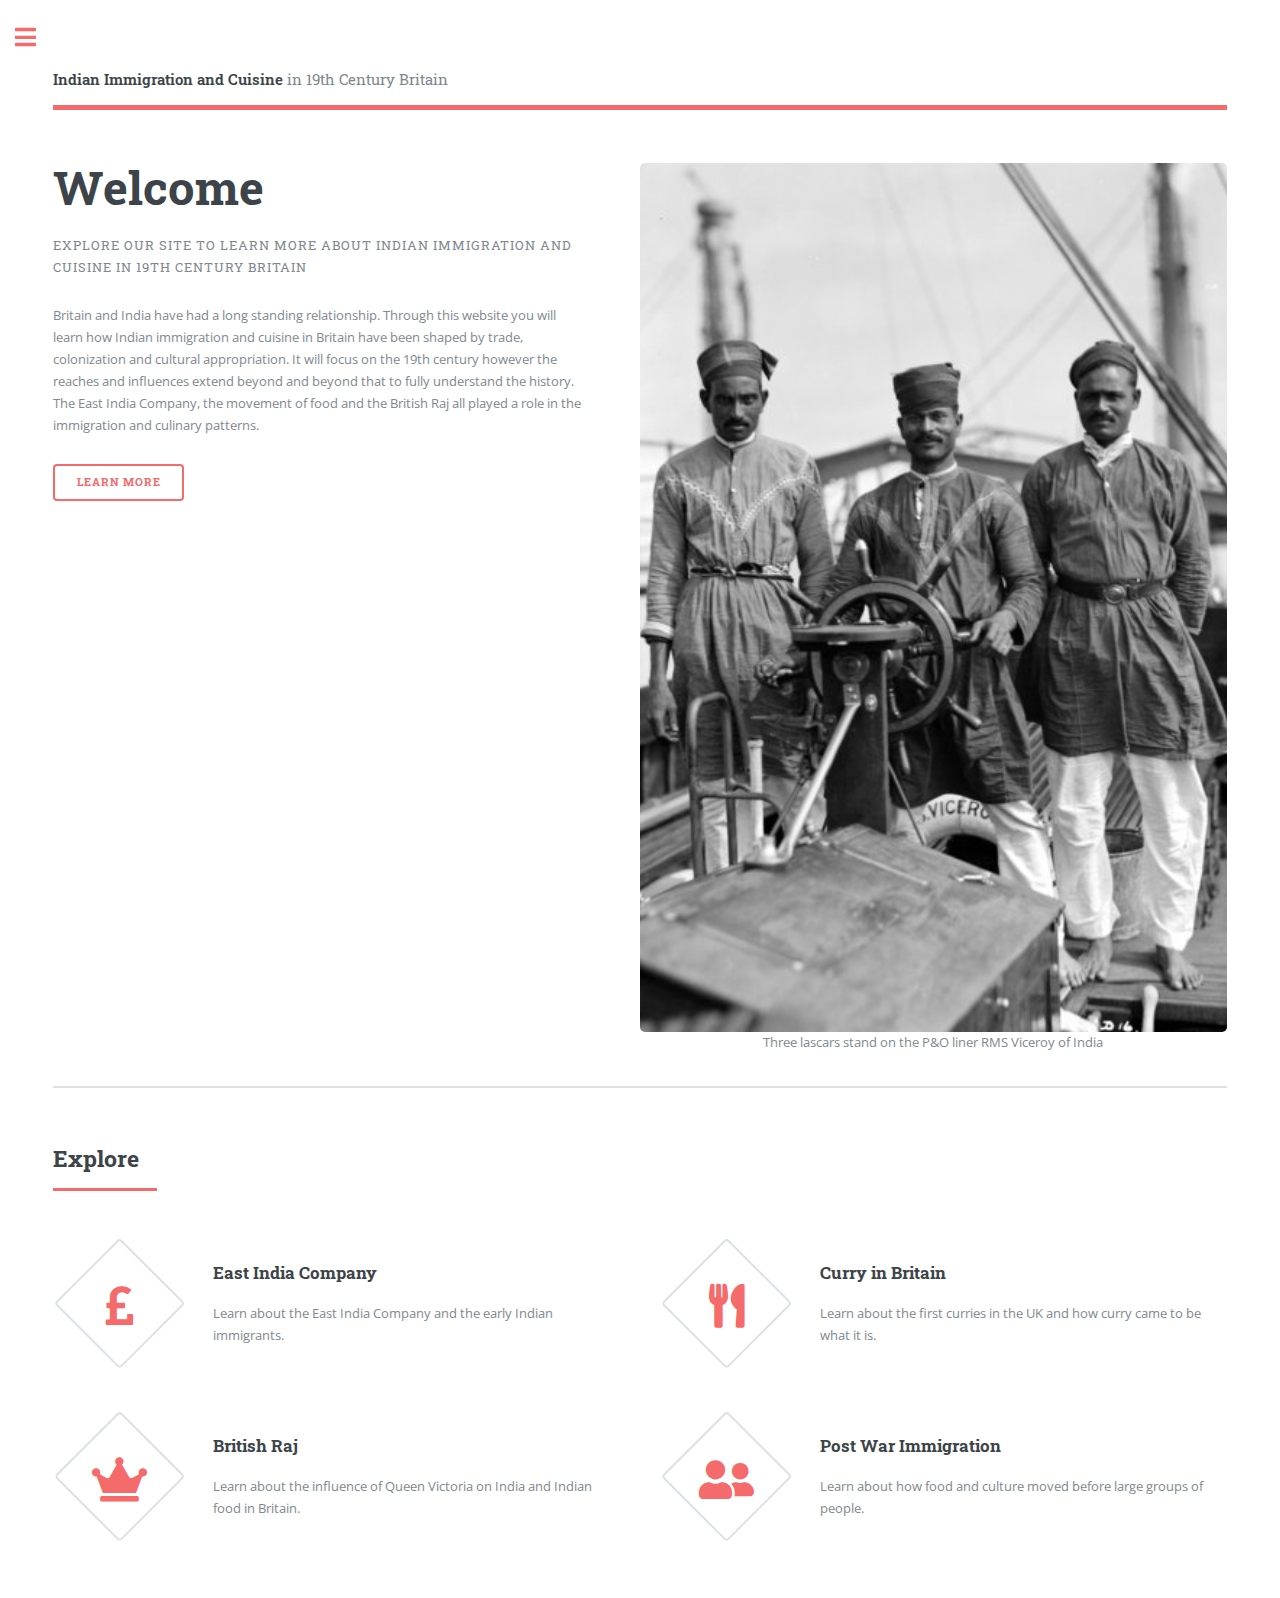
==== index.html @ e3224117 "second" ====
<!DOCTYPE HTML>
<!--
	Editorial by HTML5 UP
	html5up.net | @ajlkn
	Free for personal and commercial use under the CCA 3.0 license (html5up.net/license)
-->
<html>
	<head>
		<title>Homepage</title>
		<meta charset="utf-8" />
		<meta name="viewport" content="width=device-width, initial-scale=1, user-scalable=no" />
		<link rel="stylesheet" href="assets/css/main.css" />
	</head>
	<body class="is-preload">

		<!-- Wrapper -->
			<div id="wrapper">

				<!-- Main -->
					<div id="main">
						<div class="inner">

							<!-- Header -->
								<header id="header">
									<a href="index.html" class="logo"><strong>Indian Immigration and Cuisine</strong> in 19th Century Britain</a>
									<ul class="icons">
										<!-- <img src="images/currylogo.jpg" alt="" /> -->
										<!-- <li><a href="#" class="icon brands fa-twitter"><span class="label">Twitter</span></a></li> -->
										<!-- <li><a href="#" class="icon brands fa-facebook-f"><span class="label">Facebook</span></a></li>
										<li><a href="#" class="icon brands fa-snapchat-ghost"><span class="label">Snapchat</span></a></li>
										<li><a href="#" class="icon brands fa-instagram"><span class="label">Instagram</span></a></li>
										<li><a href="#" class="icon brands fa-medium-m"><span class="label">Medium</span></a></li> -->
									</ul>
								</header>

							<!-- Banner -->
								<section id="banner">
									<div class="content">
										<header>
											<h1>Welcome</h1>
											<p>Explore our site to learn more about Indian Immigration and Cuisine in 19th Century Britain </p>
										</header>
										<p>Britain and India have had a long standing relationship. Through this website you will learn how Indian immigration and cuisine in Britain have been shaped by trade, colonization and cultural appropriation. It will focus on the 19th century however the reaches and influences extend beyond and beyond  that to fully understand the history. The East India Company, the movement of food and the British Raj all played a role in the immigration and culinary patterns.</p>
										<ul class="actions">
											<li><a href="#" class="button big">Learn More</a></li>
										</ul>
									</div>
									<span class="image object">
										<img src="images/homepagepic.jpg" alt="https://en.wikipedia.org/wiki/Lascar#/media/File:Three_Lascars_on_the_Viceroy_of_India.jpg" />
									<p class="piccaption">Three lascars stand on the P&O liner RMS Viceroy of India</p>
									</span>
								</section>

							<!-- Section -->
								<section>
									<header class="major">
										<h2>Explore</h2>
									</header>
									<div class="features">
										<article>
											<span class="icon solid fa-pound-sign"></span>
											<div class="content">
												<h3>East India Company</h3>
												<p>Learn about the East India Company and the early Indian immigrants.</p>
											</div>
										</article>
										<article>
											<span class="icon solid fa-utensils"></span>
											<div class="content">
												<h3>Curry in Britain</h3>
												<p>Learn about the first curries in the UK and how curry came to be what it is.</p>
											</div>
										</article>
										<article>
											<span class="icon solid fa-crown"></span>
											<div class="content">
												<h3>British Raj</h3>
												<p>Learn about the influence of Queen Victoria on India and Indian food in Britain.</p>
											</div>
										</article>
										<article>
											<span class="icon solid fa-user-friends"></span>
											<div class="content">
												<h3>Post War Immigration</h3>
												<p>Learn about how food and culture moved before large groups of people.</p>
											</div>
										</article>
									</div>
								</section>

							<!-- Section
								<section>
									<header class="major">
										<h2>Ipsum sed dolor</h2>
									</header>
									<div class="posts">
										<article>
											<a href="#" class="image"><img src="images/pic01.jpg" alt="" /></a>
											<h3>Interdum aenean</h3>
											<p>Aenean ornare velit lacus, ac varius enim lorem ullamcorper dolore. Proin aliquam facilisis ante interdum. Sed nulla amet lorem feugiat tempus aliquam.</p>
											<ul class="actions">
												<li><a href="#" class="button">More</a></li>
											</ul>
										</article>
										<article>
											<a href="#" class="image"><img src="images/pic02.jpg" alt="" /></a>
											<h3>Nulla amet dolore</h3>
											<p>Aenean ornare velit lacus, ac varius enim lorem ullamcorper dolore. Proin aliquam facilisis ante interdum. Sed nulla amet lorem feugiat tempus aliquam.</p>
											<ul class="actions">
												<li><a href="#" class="button">More</a></li>
											</ul>
										</article>
										<article>
											<a href="#" class="image"><img src="images/pic03.jpg" alt="" /></a>
											<h3>Tempus ullamcorper</h3>
											<p>Aenean ornare velit lacus, ac varius enim lorem ullamcorper dolore. Proin aliquam facilisis ante interdum. Sed nulla amet lorem feugiat tempus aliquam.</p>
											<ul class="actions">
												<li><a href="#" class="button">More</a></li>
											</ul>
										</article>
										<article>
											<a href="#" class="image"><img src="images/pic04.jpg" alt="" /></a>
											<h3>Sed etiam facilis</h3>
											<p>Aenean ornare velit lacus, ac varius enim lorem ullamcorper dolore. Proin aliquam facilisis ante interdum. Sed nulla amet lorem feugiat tempus aliquam.</p>
											<ul class="actions">
												<li><a href="#" class="button">More</a></li>
											</ul>
										</article>
										<article>
											<a href="#" class="image"><img src="images/pic05.jpg" alt="" /></a>
											<h3>Feugiat lorem aenean</h3>
											<p>Aenean ornare velit lacus, ac varius enim lorem ullamcorper dolore. Proin aliquam facilisis ante interdum. Sed nulla amet lorem feugiat tempus aliquam.</p>
											<ul class="actions">
												<li><a href="#" class="button">More</a></li>
											</ul>
										</article>
										<article>
											<a href="#" class="image"><img src="images/pic06.jpg" alt="" /></a>
											<h3>Amet varius aliquam</h3>
											<p>Aenean ornare velit lacus, ac varius enim lorem ullamcorper dolore. Proin aliquam facilisis ante interdum. Sed nulla amet lorem feugiat tempus aliquam.</p>
											<ul class="actions">
												<li><a href="#" class="button">More</a></li>
											</ul>
										</article>
									</div>
								</section> -->

						</div>
					</div>

				<!-- Sidebar -->
					<div id="sidebar">
						<div class="inner">

							<!-- Search -->
								<section id="search" class="alt">
									<form method="post" action="#">
										<input type="text" name="query" id="query" placeholder="Search" />
									</form>
								</section>

							<!-- Menu -->
								<nav id="menu">
									<header class="major">
										<h2>Menu</h2>
									</header>
									<ul>
										<li><a href="index.html">Homepage</a></li>
										<li><a href="EastIndiaCompany.html">East India Company</a></li>
										<li><a href="CurryInBritain.html">Curry in Britian</a></li>
										<li><a href="BritishRaj.html">British Raj</a></li>
										<li><a href="PostWar.html">Post War</a></li>
										<!-- <li><a href="elements.html">Elements</a></li> -->
										<!-- <li>
											<span class="opener">Submenu</span>
											<ul>
												<li><a href="#">Lorem Dolor</a></li>
												<li><a href="#">Ipsum Adipiscing</a></li>
												<li><a href="#">Tempus Magna</a></li>
												<li><a href="#">Feugiat Veroeros</a></li>
											</ul>
										</li>
										<li><a href="#">Etiam Dolore</a></li>
										<li><a href="#">Adipiscing</a></li>
										<li>
											<span class="opener">Another Submenu</span>
											<ul>
												<li><a href="#">Lorem Dolor</a></li>
												<li><a href="#">Ipsum Adipiscing</a></li>
												<li><a href="#">Tempus Magna</a></li>
												<li><a href="#">Feugiat Veroeros</a></li>
											</ul>
										</li>
										<li><a href="#">Maximus Erat</a></li>
										<li><a href="#">Sapien Mauris</a></li>
										<li><a href="#">Amet Lacinia</a></li> -->
									</ul>
								</nav>

							<!-- Section -->
								<section>
									<header class="major">
										<h2>Extra Content</h2>
									</header>
									<div class="mini-posts">
										<article>
											<a href="https://www.youtube.com/watch?v=0WTyHiMvD7Y" class="image"><img src="images/victoriancurryvideo.png" alt="" /></a>
											<p>Watch Vicotrian style curry being made.</p>
										</article>
										<article>
											<a href="#" class="image"><img src="images/pic08.jpg" alt="" /></a>
											<p>Aenean ornare velit lacus, ac varius enim lorem ullamcorper dolore aliquam.</p>
										</article>
										<article>
											<a href="#" class="image"><img src="images/pic09.jpg" alt="" /></a>
											<p>Aenean ornare velit lacus, ac varius enim lorem ullamcorper dolore aliquam.</p>
										</article>
									</div>
									<!-- <ul class="actions">
										<li><a href="#" class="button">More</a></li>
									</ul> -->
								</section>

							<!-- Section -->
								<!-- <section>
									<header class="major">
										<h2>Get in touch</h2>
									</header>
									<p>Sed varius enim lorem ullamcorper dolore aliquam aenean ornare velit lacus, ac varius enim lorem ullamcorper dolore. Proin sed aliquam facilisis ante interdum. Sed nulla amet lorem feugiat tempus aliquam.</p>
									<ul class="contact">
										<li class="icon solid fa-envelope"><a href="#">information@untitled.tld</a></li>
										<li class="icon solid fa-phone">(000) 000-0000</li>
										<li class="icon solid fa-home">1234 Somewhere Road #8254<br />
										Nashville, TN 00000-0000</li>
									</ul>
								</section> -->

							<!-- Footer -->
								<footer id="footer">
									<p class="copyright">&copy; Fanni Beleznay and Martha Dix. All rights reserved. Information is courtesy to the respective cited sources. HTML Template: <a href="https://html5up.net">HTML5 UP</a>.</p>
								</footer>

						</div>
					</div>

			</div>

		<!-- Scripts -->
			<script src="assets/js/jquery.min.js"></script>
			<script src="assets/js/browser.min.js"></script>
			<script src="assets/js/breakpoints.min.js"></script>
			<script src="assets/js/util.js"></script>
			<script src="assets/js/main.js"></script>

	</body>
</html>
---- assets/css/main.css ----
@import url(fontawesome-all.min.css);
@import url("https://fonts.googleapis.com/css?family=Open+Sans:400,600,400italic,600italic|Roboto+Slab:400,700");
/*
	Editorial by HTML5 UP
	html5up.net | @ajlkn
	Free for personal and commercial use under the CCA 3.0 license (html5up.net/license)
*/
html, body, div, span, applet, object,
iframe, h1, h2, h3, h4, h5, h6, p, blockquote,
pre, a, abbr, acronym, address, big, cite,
code, del, dfn, em, img, ins, kbd, q, s, samp,
small, strike, strong, sub, sup, tt, var, b,
u, i, center, dl, dt, dd, ol, ul, li, fieldset,
form, label, legend, table, caption, tbody,
tfoot, thead, tr, th, td, article, aside,
canvas, details, embed, figure, figcaption,
footer, header, hgroup, menu, nav, output, ruby,
section, summary, time, mark, audio, video {
  margin: 0;
  padding: 0;
  border: 0;
  font-size: 100%;
  font: inherit;
  vertical-align: baseline; }

article, aside, details, figcaption, figure,
footer, header, hgroup, menu, nav, section {
  display: block; }

body {
  line-height: 1; }

ol, ul {
  list-style: none; }

blockquote, q {
  quotes: none; }
  blockquote:before, blockquote:after, q:before, q:after {
    content: '';
    content: none; }

table {
  border-collapse: collapse;
  border-spacing: 0; }

body {
  -webkit-text-size-adjust: none; }

mark {
  background-color: transparent;
  color: inherit; }

input::-moz-focus-inner {
  border: 0;
  padding: 0; }

input, select, textarea {
  -moz-appearance: none;
  -webkit-appearance: none;
  -ms-appearance: none;
  appearance: none; }

/* Basic */
@-ms-viewport {
  width: device-width; }

body {
  -ms-overflow-style: scrollbar; }

@media screen and (max-width: 480px) {
  html, body {
    min-width: 320px; } }

html {
  box-sizing: border-box; }

*, *:before, *:after {
  box-sizing: inherit; }

body {
  background: #ffffff; }
  body.is-preload *, body.is-preload *:before, body.is-preload *:after, body.is-resizing *, body.is-resizing *:before, body.is-resizing *:after {
    -moz-animation: none !important;
    -webkit-animation: none !important;
    -ms-animation: none !important;
    animation: none !important;
    -moz-transition: none !important;
    -webkit-transition: none !important;
    -ms-transition: none !important;
    transition: none !important; }

/* Type */
body, input, select, textarea {
  color: #7f888f;
  font-family: "Open Sans", sans-serif;
  font-size: 13pt;
  font-weight: 400;
  line-height: 1.65; }
  @media screen and (max-width: 1680px) {
    body, input, select, textarea {
      font-size: 11pt; } }
  @media screen and (max-width: 1280px) {
    body, input, select, textarea {
      font-size: 10pt; } }
  @media screen and (max-width: 360px) {
    body, input, select, textarea {
      font-size: 9pt; } }

a {
  -moz-transition: color 0.2s ease-in-out, border-bottom-color 0.2s ease-in-out;
  -webkit-transition: color 0.2s ease-in-out, border-bottom-color 0.2s ease-in-out;
  -ms-transition: color 0.2s ease-in-out, border-bottom-color 0.2s ease-in-out;
  transition: color 0.2s ease-in-out, border-bottom-color 0.2s ease-in-out;
  border-bottom: dotted 1px;
  color: #f56a6a;
  text-decoration: none; }
  a:hover {
    border-bottom-color: #f56a6a;
    color: #f56a6a !important; }
    a:hover strong {
      color: inherit; }

strong, b {
  color: #3d4449;
  font-weight: 600; }

em, i {
  font-style: italic; }

p {
  margin: 0 0 2em 0; }

h1, h2, h3, h4, h5, h6 {
  color: #3d4449;
  font-family: "Roboto Slab", serif;
  font-weight: 700;
  line-height: 1.5;
  margin: 0 0 1em 0; }
  h1 a, h2 a, h3 a, h4 a, h5 a, h6 a {
    color: inherit;
    text-decoration: none;
    border-bottom: 0; }

h1 {
  font-size: 4em;
  margin: 0 0 0.5em 0;
  line-height: 1.3; }

h2 {
  font-size: 1.75em; }

h3 {
  font-size: 1.25em; }

h4 {
  font-size: 1.1em; }

h5 {
  font-size: 0.9em; }

h6 {
  font-size: 0.7em; }

@media screen and (max-width: 1680px) {
  h1 {
    font-size: 3.5em; } }

@media screen and (max-width: 980px) {
  h1 {
    font-size: 3.25em; } }

@media screen and (max-width: 736px) {
  h1 {
    font-size: 2em;
    line-height: 1.4; }
  h2 {
    font-size: 1.5em; } }

sub {
  font-size: 0.8em;
  position: relative;
  top: 0.5em; }

sup {
  font-size: 0.8em;
  position: relative;
  top: -0.5em; }

blockquote {
  border-left: solid 3px rgba(210, 215, 217, 0.75);
  font-style: italic;
  margin: 0 0 2em 0;
  padding: 0.5em 0 0.5em 2em; }

code {
  background: rgba(230, 235, 237, 0.25);
  border-radius: 0.375em;
  border: solid 1px rgba(210, 215, 217, 0.75);
  font-family: "Courier New", monospace;
  font-size: 0.9em;
  margin: 0 0.25em;
  padding: 0.25em 0.65em; }

pre {
  -webkit-overflow-scrolling: touch;
  font-family: "Courier New", monospace;
  font-size: 0.9em;
  margin: 0 0 2em 0; }
  pre code {
    display: block;
    line-height: 1.75;
    padding: 1em 1.5em;
    overflow-x: auto; }

hr {
  border: 0;
  border-bottom: solid 1px rgba(210, 215, 217, 0.75);
  margin: 2em 0; }
  hr.major {
    margin: 3em 0; }

.align-left {
  text-align: left; }

.align-center {
  text-align: center; }

.align-right {
  text-align: right; }

/* Row */
.row {
  display: flex;
  flex-wrap: wrap;
  box-sizing: border-box;
  align-items: stretch; }
  .row > * {
    box-sizing: border-box; }
  .row.gtr-uniform > * > :last-child {
    margin-bottom: 0; }
  .row.aln-left {
    justify-content: flex-start; }
  .row.aln-center {
    justify-content: center; }
  .row.aln-right {
    justify-content: flex-end; }
  .row.aln-top {
    align-items: flex-start; }
  .row.aln-middle {
    align-items: center; }
  .row.aln-bottom {
    align-items: flex-end; }
  .row > .imp {
    order: -1; }
  .row > .col-1 {
    width: 8.33333%; }
  .row > .off-1 {
    margin-left: 8.33333%; }
  .row > .col-2 {
    width: 16.66667%; }
  .row > .off-2 {
    margin-left: 16.66667%; }
  .row > .col-3 {
    width: 25%; }
  .row > .off-3 {
    margin-left: 25%; }
  .row > .col-4 {
    width: 33.33333%; }
  .row > .off-4 {
    margin-left: 33.33333%; }
  .row > .col-5 {
    width: 41.66667%; }
  .row > .off-5 {
    margin-left: 41.66667%; }
  .row > .col-6 {
    width: 50%; }
  .row > .off-6 {
    margin-left: 50%; }
  .row > .col-7 {
    width: 58.33333%; }
  .row > .off-7 {
    margin-left: 58.33333%; }
  .row > .col-8 {
    width: 66.66667%; }
  .row > .off-8 {
    margin-left: 66.66667%; }
  .row > .col-9 {
    width: 75%; }
  .row > .off-9 {
    margin-left: 75%; }
  .row > .col-10 {
    width: 83.33333%; }
  .row > .off-10 {
    margin-left: 83.33333%; }
  .row > .col-11 {
    width: 91.66667%; }
  .row > .off-11 {
    margin-left: 91.66667%; }
  .row > .col-12 {
    width: 100%; }
  .row > .off-12 {
    margin-left: 100%; }
  .row.gtr-0 {
    margin-top: 0;
    margin-left: 0em; }
    .row.gtr-0 > * {
      padding: 0 0 0 0em; }
    .row.gtr-0.gtr-uniform {
      margin-top: 0em; }
      .row.gtr-0.gtr-uniform > * {
        padding-top: 0em; }
  .row.gtr-25 {
    margin-top: 0;
    margin-left: -0.375em; }
    .row.gtr-25 > * {
      padding: 0 0 0 0.375em; }
    .row.gtr-25.gtr-uniform {
      margin-top: -0.375em; }
      .row.gtr-25.gtr-uniform > * {
        padding-top: 0.375em; }
  .row.gtr-50 {
    margin-top: 0;
    margin-left: -0.75em; }
    .row.gtr-50 > * {
      padding: 0 0 0 0.75em; }
    .row.gtr-50.gtr-uniform {
      margin-top: -0.75em; }
      .row.gtr-50.gtr-uniform > * {
        padding-top: 0.75em; }
  .row {
    margin-top: 0;
    margin-left: -1.5em; }
    .row > * {
      padding: 0 0 0 1.5em; }
    .row.gtr-uniform {
      margin-top: -1.5em; }
      .row.gtr-uniform > * {
        padding-top: 1.5em; }
  .row.gtr-150 {
    margin-top: 0;
    margin-left: -2.25em; }
    .row.gtr-150 > * {
      padding: 0 0 0 2.25em; }
    .row.gtr-150.gtr-uniform {
      margin-top: -2.25em; }
      .row.gtr-150.gtr-uniform > * {
        padding-top: 2.25em; }
  .row.gtr-200 {
    margin-top: 0;
    margin-left: -3em; }
    .row.gtr-200 > * {
      padding: 0 0 0 3em; }
    .row.gtr-200.gtr-uniform {
      margin-top: -3em; }
      .row.gtr-200.gtr-uniform > * {
        padding-top: 3em; }
  @media screen and (max-width: 1680px) {
    .row {
      display: flex;
      flex-wrap: wrap;
      box-sizing: border-box;
      align-items: stretch; }
      .row > * {
        box-sizing: border-box; }
      .row.gtr-uniform > * > :last-child {
        margin-bottom: 0; }
      .row.aln-left {
        justify-content: flex-start; }
      .row.aln-center {
        justify-content: center; }
      .row.aln-right {
        justify-content: flex-end; }
      .row.aln-top {
        align-items: flex-start; }
      .row.aln-middle {
        align-items: center; }
      .row.aln-bottom {
        align-items: flex-end; }
      .row > .imp-xlarge {
        order: -1; }
      .row > .col-1-xlarge {
        width: 8.33333%; }
      .row > .off-1-xlarge {
        margin-left: 8.33333%; }
      .row > .col-2-xlarge {
        width: 16.66667%; }
      .row > .off-2-xlarge {
        margin-left: 16.66667%; }
      .row > .col-3-xlarge {
        width: 25%; }
      .row > .off-3-xlarge {
        margin-left: 25%; }
      .row > .col-4-xlarge {
        width: 33.33333%; }
      .row > .off-4-xlarge {
        margin-left: 33.33333%; }
      .row > .col-5-xlarge {
        width: 41.66667%; }
      .row > .off-5-xlarge {
        margin-left: 41.66667%; }
      .row > .col-6-xlarge {
        width: 50%; }
      .row > .off-6-xlarge {
        margin-left: 50%; }
      .row > .col-7-xlarge {
        width: 58.33333%; }
      .row > .off-7-xlarge {
        margin-left: 58.33333%; }
      .row > .col-8-xlarge {
        width: 66.66667%; }
      .row > .off-8-xlarge {
        margin-left: 66.66667%; }
      .row > .col-9-xlarge {
        width: 75%; }
      .row > .off-9-xlarge {
        margin-left: 75%; }
      .row > .col-10-xlarge {
        width: 83.33333%; }
      .row > .off-10-xlarge {
        margin-left: 83.33333%; }
      .row > .col-11-xlarge {
        width: 91.66667%; }
      .row > .off-11-xlarge {
        margin-left: 91.66667%; }
      .row > .col-12-xlarge {
        width: 100%; }
      .row > .off-12-xlarge {
        margin-left: 100%; }
      .row.gtr-0 {
        margin-top: 0;
        margin-left: 0em; }
        .row.gtr-0 > * {
          padding: 0 0 0 0em; }
        .row.gtr-0.gtr-uniform {
          margin-top: 0em; }
          .row.gtr-0.gtr-uniform > * {
            padding-top: 0em; }
      .row.gtr-25 {
        margin-top: 0;
        margin-left: -0.375em; }
        .row.gtr-25 > * {
          padding: 0 0 0 0.375em; }
        .row.gtr-25.gtr-uniform {
          margin-top: -0.375em; }
          .row.gtr-25.gtr-uniform > * {
            padding-top: 0.375em; }
      .row.gtr-50 {
        margin-top: 0;
        margin-left: -0.75em; }
        .row.gtr-50 > * {
          padding: 0 0 0 0.75em; }
        .row.gtr-50.gtr-uniform {
          margin-top: -0.75em; }
          .row.gtr-50.gtr-uniform > * {
            padding-top: 0.75em; }
      .row {
        margin-top: 0;
        margin-left: -1.5em; }
        .row > * {
          padding: 0 0 0 1.5em; }
        .row.gtr-uniform {
          margin-top: -1.5em; }
          .row.gtr-uniform > * {
            padding-top: 1.5em; }
      .row.gtr-150 {
        margin-top: 0;
        margin-left: -2.25em; }
        .row.gtr-150 > * {
          padding: 0 0 0 2.25em; }
        .row.gtr-150.gtr-uniform {
          margin-top: -2.25em; }
          .row.gtr-150.gtr-uniform > * {
            padding-top: 2.25em; }
      .row.gtr-200 {
        margin-top: 0;
        margin-left: -3em; }
        .row.gtr-200 > * {
          padding: 0 0 0 3em; }
        .row.gtr-200.gtr-uniform {
          margin-top: -3em; }
          .row.gtr-200.gtr-uniform > * {
            padding-top: 3em; } }
  @media screen and (max-width: 1280px) {
    .row {
      display: flex;
      flex-wrap: wrap;
      box-sizing: border-box;
      align-items: stretch; }
      .row > * {
        box-sizing: border-box; }
      .row.gtr-uniform > * > :last-child {
        margin-bottom: 0; }
      .row.aln-left {
        justify-content: flex-start; }
      .row.aln-center {
        justify-content: center; }
      .row.aln-right {
        justify-content: flex-end; }
      .row.aln-top {
        align-items: flex-start; }
      .row.aln-middle {
        align-items: center; }
      .row.aln-bottom {
        align-items: flex-end; }
      .row > .imp-large {
        order: -1; }
      .row > .col-1-large {
        width: 8.33333%; }
      .row > .off-1-large {
        margin-left: 8.33333%; }
      .row > .col-2-large {
        width: 16.66667%; }
      .row > .off-2-large {
        margin-left: 16.66667%; }
      .row > .col-3-large {
        width: 25%; }
      .row > .off-3-large {
        margin-left: 25%; }
      .row > .col-4-large {
        width: 33.33333%; }
      .row > .off-4-large {
        margin-left: 33.33333%; }
      .row > .col-5-large {
        width: 41.66667%; }
      .row > .off-5-large {
        margin-left: 41.66667%; }
      .row > .col-6-large {
        width: 50%; }
      .row > .off-6-large {
        margin-left: 50%; }
      .row > .col-7-large {
        width: 58.33333%; }
      .row > .off-7-large {
        margin-left: 58.33333%; }
      .row > .col-8-large {
        width: 66.66667%; }
      .row > .off-8-large {
        margin-left: 66.66667%; }
      .row > .col-9-large {
        width: 75%; }
      .row > .off-9-large {
        margin-left: 75%; }
      .row > .col-10-large {
        width: 83.33333%; }
      .row > .off-10-large {
        margin-left: 83.33333%; }
      .row > .col-11-large {
        width: 91.66667%; }
      .row > .off-11-large {
        margin-left: 91.66667%; }
      .row > .col-12-large {
        width: 100%; }
      .row > .off-12-large {
        margin-left: 100%; }
      .row.gtr-0 {
        margin-top: 0;
        margin-left: 0em; }
        .row.gtr-0 > * {
          padding: 0 0 0 0em; }
        .row.gtr-0.gtr-uniform {
          margin-top: 0em; }
          .row.gtr-0.gtr-uniform > * {
            padding-top: 0em; }
      .row.gtr-25 {
        margin-top: 0;
        margin-left: -0.375em; }
        .row.gtr-25 > * {
          padding: 0 0 0 0.375em; }
        .row.gtr-25.gtr-uniform {
          margin-top: -0.375em; }
          .row.gtr-25.gtr-uniform > * {
            padding-top: 0.375em; }
      .row.gtr-50 {
        margin-top: 0;
        margin-left: -0.75em; }
        .row.gtr-50 > * {
          padding: 0 0 0 0.75em; }
        .row.gtr-50.gtr-uniform {
          margin-top: -0.75em; }
          .row.gtr-50.gtr-uniform > * {
            padding-top: 0.75em; }
      .row {
        margin-top: 0;
        margin-left: -1.5em; }
        .row > * {
          padding: 0 0 0 1.5em; }
        .row.gtr-uniform {
          margin-top: -1.5em; }
          .row.gtr-uniform > * {
            padding-top: 1.5em; }
      .row.gtr-150 {
        margin-top: 0;
        margin-left: -2.25em; }
        .row.gtr-150 > * {
          padding: 0 0 0 2.25em; }
        .row.gtr-150.gtr-uniform {
          margin-top: -2.25em; }
          .row.gtr-150.gtr-uniform > * {
            padding-top: 2.25em; }
      .row.gtr-200 {
        margin-top: 0;
        margin-left: -3em; }
        .row.gtr-200 > * {
          padding: 0 0 0 3em; }
        .row.gtr-200.gtr-uniform {
          margin-top: -3em; }
          .row.gtr-200.gtr-uniform > * {
            padding-top: 3em; } }
  @media screen and (max-width: 980px) {
    .row {
      display: flex;
      flex-wrap: wrap;
      box-sizing: border-box;
      align-items: stretch; }
      .row > * {
        box-sizing: border-box; }
      .row.gtr-uniform > * > :last-child {
        margin-bottom: 0; }
      .row.aln-left {
        justify-content: flex-start; }
      .row.aln-center {
        justify-content: center; }
      .row.aln-right {
        justify-content: flex-end; }
      .row.aln-top {
        align-items: flex-start; }
      .row.aln-middle {
        align-items: center; }
      .row.aln-bottom {
        align-items: flex-end; }
      .row > .imp-medium {
        order: -1; }
      .row > .col-1-medium {
        width: 8.33333%; }
      .row > .off-1-medium {
        margin-left: 8.33333%; }
      .row > .col-2-medium {
        width: 16.66667%; }
      .row > .off-2-medium {
        margin-left: 16.66667%; }
      .row > .col-3-medium {
        width: 25%; }
      .row > .off-3-medium {
        margin-left: 25%; }
      .row > .col-4-medium {
        width: 33.33333%; }
      .row > .off-4-medium {
        margin-left: 33.33333%; }
      .row > .col-5-medium {
        width: 41.66667%; }
      .row > .off-5-medium {
        margin-left: 41.66667%; }
      .row > .col-6-medium {
        width: 50%; }
      .row > .off-6-medium {
        margin-left: 50%; }
      .row > .col-7-medium {
        width: 58.33333%; }
      .row > .off-7-medium {
        margin-left: 58.33333%; }
      .row > .col-8-medium {
        width: 66.66667%; }
      .row > .off-8-medium {
        margin-left: 66.66667%; }
      .row > .col-9-medium {
        width: 75%; }
      .row > .off-9-medium {
        margin-left: 75%; }
      .row > .col-10-medium {
        width: 83.33333%; }
      .row > .off-10-medium {
        margin-left: 83.33333%; }
      .row > .col-11-medium {
        width: 91.66667%; }
      .row > .off-11-medium {
        margin-left: 91.66667%; }
      .row > .col-12-medium {
        width: 100%; }
      .row > .off-12-medium {
        margin-left: 100%; }
      .row.gtr-0 {
        margin-top: 0;
        margin-left: 0em; }
        .row.gtr-0 > * {
          padding: 0 0 0 0em; }
        .row.gtr-0.gtr-uniform {
          margin-top: 0em; }
          .row.gtr-0.gtr-uniform > * {
            padding-top: 0em; }
      .row.gtr-25 {
        margin-top: 0;
        margin-left: -0.375em; }
        .row.gtr-25 > * {
          padding: 0 0 0 0.375em; }
        .row.gtr-25.gtr-uniform {
          margin-top: -0.375em; }
          .row.gtr-25.gtr-uniform > * {
            padding-top: 0.375em; }
      .row.gtr-50 {
        margin-top: 0;
        margin-left: -0.75em; }
        .row.gtr-50 > * {
          padding: 0 0 0 0.75em; }
        .row.gtr-50.gtr-uniform {
          margin-top: -0.75em; }
          .row.gtr-50.gtr-uniform > * {
            padding-top: 0.75em; }
      .row {
        margin-top: 0;
        margin-left: -1.5em; }
        .row > * {
          padding: 0 0 0 1.5em; }
        .row.gtr-uniform {
          margin-top: -1.5em; }
          .row.gtr-uniform > * {
            padding-top: 1.5em; }
      .row.gtr-150 {
        margin-top: 0;
        margin-left: -2.25em; }
        .row.gtr-150 > * {
          padding: 0 0 0 2.25em; }
        .row.gtr-150.gtr-uniform {
          margin-top: -2.25em; }
          .row.gtr-150.gtr-uniform > * {
            padding-top: 2.25em; }
      .row.gtr-200 {
        margin-top: 0;
        margin-left: -3em; }
        .row.gtr-200 > * {
          padding: 0 0 0 3em; }
        .row.gtr-200.gtr-uniform {
          margin-top: -3em; }
          .row.gtr-200.gtr-uniform > * {
            padding-top: 3em; } }
  @media screen and (max-width: 736px) {
    .row {
      display: flex;
      flex-wrap: wrap;
      box-sizing: border-box;
      align-items: stretch; }
      .row > * {
        box-sizing: border-box; }
      .row.gtr-uniform > * > :last-child {
        margin-bottom: 0; }
      .row.aln-left {
        justify-content: flex-start; }
      .row.aln-center {
        justify-content: center; }
      .row.aln-right {
        justify-content: flex-end; }
      .row.aln-top {
        align-items: flex-start; }
      .row.aln-middle {
        align-items: center; }
      .row.aln-bottom {
        align-items: flex-end; }
      .row > .imp-small {
        order: -1; }
      .row > .col-1-small {
        width: 8.33333%; }
      .row > .off-1-small {
        margin-left: 8.33333%; }
      .row > .col-2-small {
        width: 16.66667%; }
      .row > .off-2-small {
        margin-left: 16.66667%; }
      .row > .col-3-small {
        width: 25%; }
      .row > .off-3-small {
        margin-left: 25%; }
      .row > .col-4-small {
        width: 33.33333%; }
      .row > .off-4-small {
        margin-left: 33.33333%; }
      .row > .col-5-small {
        width: 41.66667%; }
      .row > .off-5-small {
        margin-left: 41.66667%; }
      .row > .col-6-small {
        width: 50%; }
      .row > .off-6-small {
        margin-left: 50%; }
      .row > .col-7-small {
        width: 58.33333%; }
      .row > .off-7-small {
        margin-left: 58.33333%; }
      .row > .col-8-small {
        width: 66.66667%; }
      .row > .off-8-small {
        margin-left: 66.66667%; }
      .row > .col-9-small {
        width: 75%; }
      .row > .off-9-small {
        margin-left: 75%; }
      .row > .col-10-small {
        width: 83.33333%; }
      .row > .off-10-small {
        margin-left: 83.33333%; }
      .row > .col-11-small {
        width: 91.66667%; }
      .row > .off-11-small {
        margin-left: 91.66667%; }
      .row > .col-12-small {
        width: 100%; }
      .row > .off-12-small {
        margin-left: 100%; }
      .row.gtr-0 {
        margin-top: 0;
        margin-left: 0em; }
        .row.gtr-0 > * {
          padding: 0 0 0 0em; }
        .row.gtr-0.gtr-uniform {
          margin-top: 0em; }
          .row.gtr-0.gtr-uniform > * {
            padding-top: 0em; }
      .row.gtr-25 {
        margin-top: 0;
        margin-left: -0.375em; }
        .row.gtr-25 > * {
          padding: 0 0 0 0.375em; }
        .row.gtr-25.gtr-uniform {
          margin-top: -0.375em; }
          .row.gtr-25.gtr-uniform > * {
            padding-top: 0.375em; }
      .row.gtr-50 {
        margin-top: 0;
        margin-left: -0.75em; }
        .row.gtr-50 > * {
          padding: 0 0 0 0.75em; }
        .row.gtr-50.gtr-uniform {
          margin-top: -0.75em; }
          .row.gtr-50.gtr-uniform > * {
            padding-top: 0.75em; }
      .row {
        margin-top: 0;
        margin-left: -1.5em; }
        .row > * {
          padding: 0 0 0 1.5em; }
        .row.gtr-uniform {
          margin-top: -1.5em; }
          .row.gtr-uniform > * {
            padding-top: 1.5em; }
      .row.gtr-150 {
        margin-top: 0;
        margin-left: -2.25em; }
        .row.gtr-150 > * {
          padding: 0 0 0 2.25em; }
        .row.gtr-150.gtr-uniform {
          margin-top: -2.25em; }
          .row.gtr-150.gtr-uniform > * {
            padding-top: 2.25em; }
      .row.gtr-200 {
        margin-top: 0;
        margin-left: -3em; }
        .row.gtr-200 > * {
          padding: 0 0 0 3em; }
        .row.gtr-200.gtr-uniform {
          margin-top: -3em; }
          .row.gtr-200.gtr-uniform > * {
            padding-top: 3em; } }
  @media screen and (max-width: 480px) {
    .row {
      display: flex;
      flex-wrap: wrap;
      box-sizing: border-box;
      align-items: stretch; }
      .row > * {
        box-sizing: border-box; }
      .row.gtr-uniform > * > :last-child {
        margin-bottom: 0; }
      .row.aln-left {
        justify-content: flex-start; }
      .row.aln-center {
        justify-content: center; }
      .row.aln-right {
        justify-content: flex-end; }
      .row.aln-top {
        align-items: flex-start; }
      .row.aln-middle {
        align-items: center; }
      .row.aln-bottom {
        align-items: flex-end; }
      .row > .imp-xsmall {
        order: -1; }
      .row > .col-1-xsmall {
        width: 8.33333%; }
      .row > .off-1-xsmall {
        margin-left: 8.33333%; }
      .row > .col-2-xsmall {
        width: 16.66667%; }
      .row > .off-2-xsmall {
        margin-left: 16.66667%; }
      .row > .col-3-xsmall {
        width: 25%; }
      .row > .off-3-xsmall {
        margin-left: 25%; }
      .row > .col-4-xsmall {
        width: 33.33333%; }
      .row > .off-4-xsmall {
        margin-left: 33.33333%; }
      .row > .col-5-xsmall {
        width: 41.66667%; }
      .row > .off-5-xsmall {
        margin-left: 41.66667%; }
      .row > .col-6-xsmall {
        width: 50%; }
      .row > .off-6-xsmall {
        margin-left: 50%; }
      .row > .col-7-xsmall {
        width: 58.33333%; }
      .row > .off-7-xsmall {
        margin-left: 58.33333%; }
      .row > .col-8-xsmall {
        width: 66.66667%; }
      .row > .off-8-xsmall {
        margin-left: 66.66667%; }
      .row > .col-9-xsmall {
        width: 75%; }
      .row > .off-9-xsmall {
        margin-left: 75%; }
      .row > .col-10-xsmall {
        width: 83.33333%; }
      .row > .off-10-xsmall {
        margin-left: 83.33333%; }
      .row > .col-11-xsmall {
        width: 91.66667%; }
      .row > .off-11-xsmall {
        margin-left: 91.66667%; }
      .row > .col-12-xsmall {
        width: 100%; }
      .row > .off-12-xsmall {
        margin-left: 100%; }
      .row.gtr-0 {
        margin-top: 0;
        margin-left: 0em; }
        .row.gtr-0 > * {
          padding: 0 0 0 0em; }
        .row.gtr-0.gtr-uniform {
          margin-top: 0em; }
          .row.gtr-0.gtr-uniform > * {
            padding-top: 0em; }
      .row.gtr-25 {
        margin-top: 0;
        margin-left: -0.375em; }
        .row.gtr-25 > * {
          padding: 0 0 0 0.375em; }
        .row.gtr-25.gtr-uniform {
          margin-top: -0.375em; }
          .row.gtr-25.gtr-uniform > * {
            padding-top: 0.375em; }
      .row.gtr-50 {
        margin-top: 0;
        margin-left: -0.75em; }
        .row.gtr-50 > * {
          padding: 0 0 0 0.75em; }
        .row.gtr-50.gtr-uniform {
          margin-top: -0.75em; }
          .row.gtr-50.gtr-uniform > * {
            padding-top: 0.75em; }
      .row {
        margin-top: 0;
        margin-left: -1.5em; }
        .row > * {
          padding: 0 0 0 1.5em; }
        .row.gtr-uniform {
          margin-top: -1.5em; }
          .row.gtr-uniform > * {
            padding-top: 1.5em; }
      .row.gtr-150 {
        margin-top: 0;
        margin-left: -2.25em; }
        .row.gtr-150 > * {
          padding: 0 0 0 2.25em; }
        .row.gtr-150.gtr-uniform {
          margin-top: -2.25em; }
          .row.gtr-150.gtr-uniform > * {
            padding-top: 2.25em; }
      .row.gtr-200 {
        margin-top: 0;
        margin-left: -3em; }
        .row.gtr-200 > * {
          padding: 0 0 0 3em; }
        .row.gtr-200.gtr-uniform {
          margin-top: -3em; }
          .row.gtr-200.gtr-uniform > * {
            padding-top: 3em; } }

/* Section/Article */
section.special, article.special {
  text-align: center; }

header p {
  font-family: "Roboto Slab", serif;
  font-size: 1em;
  font-weight: 400;
  letter-spacing: 0.075em;
  margin-top: -0.5em;
  text-transform: uppercase; }

header.major > :last-child {
  border-bottom: solid 3px #f56a6a;
  display: inline-block;
  margin: 0 0 2em 0;
  padding: 0 0.75em 0.5em 0; }

header.main > :last-child {
  margin: 0 0 1em 0; }

/* Form */
form {
  margin: 0 0 2em 0; }

label {
  color: #3d4449;
  display: block;
  font-size: 0.9em;
  font-weight: 600;
  margin: 0 0 1em 0; }

input[type="text"],
input[type="password"],
input[type="email"],
input[type="tel"],
input[type="search"],
input[type="url"],
select,
textarea {
  -moz-appearance: none;
  -webkit-appearance: none;
  -ms-appearance: none;
  appearance: none;
  background: #ffffff;
  border-radius: 0.375em;
  border: none;
  border: solid 1px rgba(210, 215, 217, 0.75);
  color: inherit;
  display: block;
  outline: 0;
  padding: 0 1em;
  text-decoration: none;
  width: 100%; }
  input[type="text"]:invalid,
  input[type="password"]:invalid,
  input[type="email"]:invalid,
  input[type="tel"]:invalid,
  input[type="search"]:invalid,
  input[type="url"]:invalid,
  select:invalid,
  textarea:invalid {
    box-shadow: none; }
  input[type="text"]:focus,
  input[type="password"]:focus,
  input[type="email"]:focus,
  input[type="tel"]:focus,
  input[type="search"]:focus,
  input[type="url"]:focus,
  select:focus,
  textarea:focus {
    border-color: #f56a6a;
    box-shadow: 0 0 0 1px #f56a6a; }

select {
  background-image: url("data:image/svg+xml;charset=utf8,%3Csvg xmlns='http://www.w3.org/2000/svg' width='40' height='40' preserveAspectRatio='none' viewBox='0 0 40 40'%3E%3Cpath d='M9.4,12.3l10.4,10.4l10.4-10.4c0.2-0.2,0.5-0.4,0.9-0.4c0.3,0,0.6,0.1,0.9,0.4l3.3,3.3c0.2,0.2,0.4,0.5,0.4,0.9 c0,0.4-0.1,0.6-0.4,0.9L20.7,31.9c-0.2,0.2-0.5,0.4-0.9,0.4c-0.3,0-0.6-0.1-0.9-0.4L4.3,17.3c-0.2-0.2-0.4-0.5-0.4-0.9 c0-0.4,0.1-0.6,0.4-0.9l3.3-3.3c0.2-0.2,0.5-0.4,0.9-0.4S9.1,12.1,9.4,12.3z' fill='rgba(210, 215, 217, 0.75)' /%3E%3C/svg%3E");
  background-size: 1.25em;
  background-repeat: no-repeat;
  background-position: calc(100% - 1em) center;
  height: 2.75em;
  padding-right: 2.75em;
  text-overflow: ellipsis; }
  select option {
    color: #3d4449;
    background: #ffffff; }
  select:focus::-ms-value {
    background-color: transparent; }
  select::-ms-expand {
    display: none; }

input[type="text"],
input[type="password"],
input[type="email"],
input[type="tel"],
input[type="search"],
input[type="url"],
select {
  height: 2.75em; }

textarea {
  padding: 0.75em 1em; }

input[type="checkbox"],
input[type="radio"] {
  -moz-appearance: none;
  -webkit-appearance: none;
  -ms-appearance: none;
  appearance: none;
  display: block;
  float: left;
  margin-right: -2em;
  opacity: 0;
  width: 1em;
  z-index: -1; }
  input[type="checkbox"] + label,
  input[type="radio"] + label {
    text-decoration: none;
    color: #7f888f;
    cursor: pointer;
    display: inline-block;
    font-size: 1em;
    font-weight: 400;
    padding-left: 2.4em;
    padding-right: 0.75em;
    position: relative; }
    input[type="checkbox"] + label:before,
    input[type="radio"] + label:before {
      -moz-osx-font-smoothing: grayscale;
      -webkit-font-smoothing: antialiased;
      display: inline-block;
      font-style: normal;
      font-variant: normal;
      text-rendering: auto;
      line-height: 1;
      text-transform: none !important;
      font-family: 'Font Awesome 5 Free';
      font-weight: 900; }
    input[type="checkbox"] + label:before,
    input[type="radio"] + label:before {
      background: #ffffff;
      border-radius: 0.375em;
      border: solid 1px rgba(210, 215, 217, 0.75);
      content: '';
      display: inline-block;
      font-size: 0.8em;
      height: 2.0625em;
      left: 0;
      line-height: 2.0625em;
      position: absolute;
      text-align: center;
      top: 0;
      width: 2.0625em; }
  input[type="checkbox"]:checked + label:before,
  input[type="radio"]:checked + label:before {
    background: #3d4449;
    border-color: #3d4449;
    color: #ffffff;
    content: '\f00c'; }
  input[type="checkbox"]:focus + label:before,
  input[type="radio"]:focus + label:before {
    border-color: #f56a6a;
    box-shadow: 0 0 0 1px #f56a6a; }

input[type="checkbox"] + label:before {
  border-radius: 0.375em; }

input[type="radio"] + label:before {
  border-radius: 100%; }

::-webkit-input-placeholder {
  color: #9fa3a6 !important;
  opacity: 1.0; }

:-moz-placeholder {
  color: #9fa3a6 !important;
  opacity: 1.0; }

::-moz-placeholder {
  color: #9fa3a6 !important;
  opacity: 1.0; }

:-ms-input-placeholder {
  color: #9fa3a6 !important;
  opacity: 1.0; }

/* Box */
.box {
  border-radius: 0.375em;
  border: solid 1px rgba(210, 215, 217, 0.75);
  margin-bottom: 2em;
  padding: 1.5em; }
  .box > :last-child,
  .box > :last-child > :last-child,
  .box > :last-child > :last-child > :last-child {
    margin-bottom: 0; }
  .box.alt {
    border: 0;
    border-radius: 0;
    padding: 0; }

/* Icon */
.icon {
  text-decoration: none;
  border-bottom: none;
  position: relative; }
  .icon:before {
    -moz-osx-font-smoothing: grayscale;
    -webkit-font-smoothing: antialiased;
    display: inline-block;
    font-style: normal;
    font-variant: normal;
    text-rendering: auto;
    line-height: 1;
    text-transform: none !important;
    font-family: 'Font Awesome 5 Free';
    font-weight: 400; }
  .icon > .label {
    display: none; }
  .icon:before {
    line-height: inherit; }
  .icon.solid:before {
    font-weight: 900; }
  .icon.brands:before {
    font-family: 'Font Awesome 5 Brands'; }

/* Image */
.image {
  border-radius: 0.375em;
  border: 0;
  display: inline-block;
  position: relative; }
  .image img {
    border-radius: 0.375em;
    display: block; }
  .image.left, .image.right {
    max-width: 40%; }
    .image.left img, .image.right img {
      width: 100%; }
  .image.left {
    float: left;
    padding: 0 1.5em 1em 0;
    top: 0.25em; }
  .image.right {
    float: right;
    padding: 0 0 1em 1.5em;
    top: 0.25em; }
  .image.fit {
    display: block;
    margin: 0 0 2em 0;
    width: 100%; }
    .image.fit img {
      width: 100%; }
  .image.main {
    display: block;
    margin: 0 0 3em 0;
    width: 100%; }
    .image.main img {
      width: 100%; }

a.image {
  overflow: hidden; }
  a.image img {
    -moz-transition: -moz-transform 0.2s ease;
    -webkit-transition: -webkit-transform 0.2s ease;
    -ms-transition: -ms-transform 0.2s ease;
    transition: transform 0.2s ease; }
  a.image:hover img {
    -moz-transform: scale(1.075);
    -webkit-transform: scale(1.075);
    -ms-transform: scale(1.075);
    transform: scale(1.075); }

/* List */
ol {
  list-style: decimal;
  margin: 0 0 2em 0;
  padding-left: 1.25em; }
  ol li {
    padding-left: 0.25em; }

ul {
  list-style: disc;
  margin: 0 0 2em 0;
  padding-left: 1em; }
  ul li {
    padding-left: 0.5em; }
  ul.alt {
    list-style: none;
    padding-left: 0; }
    ul.alt li {
      border-top: solid 1px rgba(210, 215, 217, 0.75);
      padding: 0.5em 0; }
      ul.alt li:first-child {
        border-top: 0;
        padding-top: 0; }

dl {
  margin: 0 0 2em 0; }
  dl dt {
    display: block;
    font-weight: 600;
    margin: 0 0 1em 0; }
  dl dd {
    margin-left: 2em; }

/* Actions */
ul.actions {
  display: -moz-flex;
  display: -webkit-flex;
  display: -ms-flex;
  display: flex;
  cursor: default;
  list-style: none;
  margin-left: -1em;
  padding-left: 0; }
  ul.actions li {
    padding: 0 0 0 1em;
    vertical-align: middle; }
  ul.actions.special {
    -moz-justify-content: center;
    -webkit-justify-content: center;
    -ms-justify-content: center;
    justify-content: center;
    width: 100%;
    margin-left: 0; }
    ul.actions.special li:first-child {
      padding-left: 0; }
  ul.actions.stacked {
    -moz-flex-direction: column;
    -webkit-flex-direction: column;
    -ms-flex-direction: column;
    flex-direction: column;
    margin-left: 0; }
    ul.actions.stacked li {
      padding: 1.3em 0 0 0; }
      ul.actions.stacked li:first-child {
        padding-top: 0; }
  ul.actions.fit {
    width: calc(100% + 1em); }
    ul.actions.fit li {
      -moz-flex-grow: 1;
      -webkit-flex-grow: 1;
      -ms-flex-grow: 1;
      flex-grow: 1;
      -moz-flex-shrink: 1;
      -webkit-flex-shrink: 1;
      -ms-flex-shrink: 1;
      flex-shrink: 1;
      width: 100%; }
      ul.actions.fit li > * {
        width: 100%; }
    ul.actions.fit.stacked {
      width: 100%; }

/* Icons */
ul.icons {
  cursor: default;
  list-style: none;
  padding-left: 0; }
  ul.icons li {
    display: inline-block;
    padding: 0 1em 0 0; }
    ul.icons li:last-child {
      padding-right: 0; }
    ul.icons li .icon {
      color: inherit; }
      ul.icons li .icon:before {
        font-size: 1.25em; }

/* Contact */
ul.contact {
  list-style: none;
  padding: 0; }
  ul.contact li {
    text-decoration: none;
    border-top: solid 1px rgba(210, 215, 217, 0.75);
    margin: 1.5em 0 0 0;
    padding: 1.5em 0 0 3em;
    position: relative; }
    ul.contact li:before {
      -moz-osx-font-smoothing: grayscale;
      -webkit-font-smoothing: antialiased;
      display: inline-block;
      font-style: normal;
      font-variant: normal;
      text-rendering: auto;
      line-height: 1;
      text-transform: none !important;
      font-family: 'Font Awesome 5 Free';
      font-weight: 400; }
    ul.contact li:before {
      color: #f56a6a;
      display: inline-block;
      font-size: 1.5em;
      height: 1.125em;
      left: 0;
      line-height: 1.125em;
      position: absolute;
      text-align: center;
      top: 1em;
      width: 1.5em; }
    ul.contact li:first-child {
      border-top: 0;
      margin-top: 0;
      padding-top: 0; }
      ul.contact li:first-child:before {
        top: 0; }
    ul.contact li a {
      color: inherit; }

/* Pagination */
ul.pagination {
  cursor: default;
  list-style: none;
  padding-left: 0; }
  ul.pagination li {
    display: inline-block;
    padding-left: 0;
    vertical-align: middle; }
    ul.pagination li > .page {
      -moz-transition: background-color 0.2s ease-in-out, color 0.2s ease-in-out;
      -webkit-transition: background-color 0.2s ease-in-out, color 0.2s ease-in-out;
      -ms-transition: background-color 0.2s ease-in-out, color 0.2s ease-in-out;
      transition: background-color 0.2s ease-in-out, color 0.2s ease-in-out;
      border-bottom: 0;
      border-radius: 0.375em;
      display: inline-block;
      font-size: 0.8em;
      font-weight: 600;
      height: 2em;
      line-height: 2em;
      margin: 0 0.125em;
      min-width: 2em;
      padding: 0 0.5em;
      text-align: center; }
      ul.pagination li > .page.active {
        background-color: #f56a6a;
        color: #ffffff !important; }
        ul.pagination li > .page.active:hover {
          background-color: #f67878; }
        ul.pagination li > .page.active:active {
          background-color: #f45c5c; }
    ul.pagination li:first-child {
      padding-right: 0.75em; }
    ul.pagination li:last-child {
      padding-left: 0.75em; }
  @media screen and (max-width: 480px) {
    ul.pagination li:nth-child(n+2):nth-last-child(n+2) {
      display: none; }
    ul.pagination li:first-child {
      padding-right: 0; } }

/* Table */
.table-wrapper {
  -webkit-overflow-scrolling: touch;
  overflow-x: auto; }

table {
  margin: 0 0 2em 0;
  width: 100%; }
  table tbody tr {
    border: solid 1px rgba(210, 215, 217, 0.75);
    border-left: 0;
    border-right: 0; }
    table tbody tr:nth-child(2n + 1) {
      background-color: rgba(230, 235, 237, 0.25); }
  table td {
    padding: 0.75em 0.75em; }
  table th {
    color: #3d4449;
    font-size: 0.9em;
    font-weight: 600;
    padding: 0 0.75em 0.75em 0.75em;
    text-align: left; }
  table thead {
    border-bottom: solid 2px rgba(210, 215, 217, 0.75); }
  table tfoot {
    border-top: solid 2px rgba(210, 215, 217, 0.75); }
  table.alt {
    border-collapse: separate; }
    table.alt tbody tr td {
      border: solid 1px rgba(210, 215, 217, 0.75);
      border-left-width: 0;
      border-top-width: 0; }
      table.alt tbody tr td:first-child {
        border-left-width: 1px; }
    table.alt tbody tr:first-child td {
      border-top-width: 1px; }
    table.alt thead {
      border-bottom: 0; }
    table.alt tfoot {
      border-top: 0; }

/* Button */
input[type="submit"],
input[type="reset"],
input[type="button"],
button,
.button {
  -moz-appearance: none;
  -webkit-appearance: none;
  -ms-appearance: none;
  appearance: none;
  -moz-transition: background-color 0.2s ease-in-out, color 0.2s ease-in-out;
  -webkit-transition: background-color 0.2s ease-in-out, color 0.2s ease-in-out;
  -ms-transition: background-color 0.2s ease-in-out, color 0.2s ease-in-out;
  transition: background-color 0.2s ease-in-out, color 0.2s ease-in-out;
  background-color: transparent;
  border-radius: 0.375em;
  border: 0;
  box-shadow: inset 0 0 0 2px #f56a6a;
  color: #f56a6a !important;
  cursor: pointer;
  display: inline-block;
  font-family: "Roboto Slab", serif;
  font-size: 0.8em;
  font-weight: 700;
  height: 3.5em;
  letter-spacing: 0.075em;
  line-height: 3.5em;
  padding: 0 2.25em;
  text-align: center;
  text-decoration: none;
  text-transform: uppercase;
  white-space: nowrap; }
  input[type="submit"]:hover,
  input[type="reset"]:hover,
  input[type="button"]:hover,
  button:hover,
  .button:hover {
    background-color: rgba(245, 106, 106, 0.05); }
  input[type="submit"]:active,
  input[type="reset"]:active,
  input[type="button"]:active,
  button:active,
  .button:active {
    background-color: rgba(245, 106, 106, 0.15); }
  input[type="submit"].icon:before,
  input[type="reset"].icon:before,
  input[type="button"].icon:before,
  button.icon:before,
  .button.icon:before {
    margin-right: 0.5em; }
  input[type="submit"].fit,
  input[type="reset"].fit,
  input[type="button"].fit,
  button.fit,
  .button.fit {
    width: 100%; }
  input[type="submit"].small,
  input[type="reset"].small,
  input[type="button"].small,
  button.small,
  .button.small {
    font-size: 0.6em; }
  input[type="submit"].large,
  input[type="reset"].large,
  input[type="button"].large,
  button.large,
  .button.large {
    font-size: 1em;
    height: 3.65em;
    line-height: 3.65em; }
  input[type="submit"].primary,
  input[type="reset"].primary,
  input[type="button"].primary,
  button.primary,
  .button.primary {
    background-color: #f56a6a;
    box-shadow: none;
    color: #ffffff !important; }
    input[type="submit"].primary:hover,
    input[type="reset"].primary:hover,
    input[type="button"].primary:hover,
    button.primary:hover,
    .button.primary:hover {
      background-color: #f67878; }
    input[type="submit"].primary:active,
    input[type="reset"].primary:active,
    input[type="button"].primary:active,
    button.primary:active,
    .button.primary:active {
      background-color: #f45c5c; }
  input[type="submit"].disabled, input[type="submit"]:disabled,
  input[type="reset"].disabled,
  input[type="reset"]:disabled,
  input[type="button"].disabled,
  input[type="button"]:disabled,
  button.disabled,
  button:disabled,
  .button.disabled,
  .button:disabled {
    pointer-events: none;
    opacity: 0.25; }

/* Mini Posts */
.mini-posts article {
  border-top: solid 1px rgba(210, 215, 217, 0.75);
  margin-top: 2em;
  padding-top: 2em; }
  .mini-posts article .image {
    display: block;
    margin: 0 0 1.5em 0; }
    .mini-posts article .image img {
      display: block;
      width: 100%; }
  .mini-posts article:first-child {
    border-top: 0;
    margin-top: 0;
    padding-top: 0; }

/* Features */
.features {
  display: -moz-flex;
  display: -webkit-flex;
  display: -ms-flex;
  display: flex;
  -moz-flex-wrap: wrap;
  -webkit-flex-wrap: wrap;
  -ms-flex-wrap: wrap;
  flex-wrap: wrap;
  margin: 0 0 2em -3em;
  width: calc(100% + 3em); }
  .features article {
    -moz-align-items: center;
    -webkit-align-items: center;
    -ms-align-items: center;
    align-items: center;
    display: -moz-flex;
    display: -webkit-flex;
    display: -ms-flex;
    display: flex;
    margin: 0 0 3em 3em;
    position: relative;
    width: calc(50% - 3em); }
    .features article:nth-child(2n - 1) {
      margin-right: 1.5em; }
    .features article:nth-child(2n) {
      margin-left: 1.5em; }
    .features article:nth-last-child(1), .features article:nth-last-child(2) {
      margin-bottom: 0; }
    .features article .icon {
      -moz-flex-grow: 0;
      -webkit-flex-grow: 0;
      -ms-flex-grow: 0;
      flex-grow: 0;
      -moz-flex-shrink: 0;
      -webkit-flex-shrink: 0;
      -ms-flex-shrink: 0;
      flex-shrink: 0;
      display: block;
      height: 10em;
      line-height: 10em;
      margin: 0 2em 0 0;
      text-align: center;
      width: 10em; }
      .features article .icon:before {
        color: #f56a6a;
        font-size: 2.75rem;
        position: relative;
        top: 0.05em; }
      .features article .icon:after {
        -moz-transform: rotate(45deg);
        -webkit-transform: rotate(45deg);
        -ms-transform: rotate(45deg);
        transform: rotate(45deg);
        border-radius: 0.25rem;
        border: solid 2px rgba(210, 215, 217, 0.75);
        content: '';
        display: block;
        height: 7em;
        left: 50%;
        margin: -3.5em 0 0 -3.5em;
        position: absolute;
        top: 50%;
        width: 7em; }
    .features article .content {
      -moz-flex-grow: 1;
      -webkit-flex-grow: 1;
      -ms-flex-grow: 1;
      flex-grow: 1;
      -moz-flex-shrink: 1;
      -webkit-flex-shrink: 1;
      -ms-flex-shrink: 1;
      flex-shrink: 1;
      width: 100%; }
      .features article .content > :last-child {
        margin-bottom: 0; }
  @media screen and (max-width: 980px) {
    .features {
      margin: 0 0 2em 0;
      width: 100%; }
      .features article {
        margin: 0 0 3em 0;
        width: 100%; }
        .features article:nth-child(2n - 1) {
          margin-right: 0; }
        .features article:nth-child(2n) {
          margin-left: 0; }
        .features article:nth-last-child(1), .features article:nth-last-child(2) {
          margin-bottom: 3em; }
        .features article:last-child {
          margin-bottom: 0; }
        .features article .icon {
          height: 8em;
          line-height: 8em;
          width: 8em; }
          .features article .icon:before {
            font-size: 2.25rem; }
          .features article .icon:after {
            height: 6em;
            margin: -3em 0 0 -3em;
            width: 6em; } }
  @media screen and (max-width: 480px) {
    .features article {
      -moz-flex-direction: column;
      -webkit-flex-direction: column;
      -ms-flex-direction: column;
      flex-direction: column;
      -moz-align-items: -moz-flex-start;
      -webkit-align-items: -webkit-flex-start;
      -ms-align-items: -ms-flex-start;
      align-items: flex-start; }
      .features article .icon {
        height: 6em;
        line-height: 6em;
        margin: 0 0 1.5em 0;
        width: 6em; }
        .features article .icon:before {
          font-size: 1.5rem; }
        .features article .icon:after {
          height: 4em;
          margin: -2em 0 0 -2em;
          width: 4em; } }
  @media screen and (max-width: 480px) {
    .features article .icon:before {
      font-size: 1.25rem; } }

/* Posts */
.posts {
  display: -moz-flex;
  display: -webkit-flex;
  display: -ms-flex;
  display: flex;
  -moz-flex-wrap: wrap;
  -webkit-flex-wrap: wrap;
  -ms-flex-wrap: wrap;
  flex-wrap: wrap;
  margin: 0 0 2em -6em;
  width: calc(100% + 6em); }
  .posts article {
    -moz-flex-grow: 0;
    -webkit-flex-grow: 0;
    -ms-flex-grow: 0;
    flex-grow: 0;
    -moz-flex-shrink: 1;
    -webkit-flex-shrink: 1;
    -ms-flex-shrink: 1;
    flex-shrink: 1;
    margin: 0 0 6em 6em;
    position: relative;
    width: calc(33.33333% - 6em); }
    .posts article:before {
      background: rgba(210, 215, 217, 0.75);
      content: '';
      display: block;
      height: calc(100% + 6em);
      left: -3em;
      position: absolute;
      top: 0;
      width: 1px; }
    .posts article:after {
      background: rgba(210, 215, 217, 0.75);
      bottom: -3em;
      content: '';
      display: block;
      height: 1px;
      position: absolute;
      right: 0;
      width: calc(100% + 6em); }
    .posts article > :last-child {
      margin-bottom: 0; }
    .posts article .image {
      display: block;
      margin: 0 0 2em 0; }
      .posts article .image img {
        display: block;
        width: 100%; }
  @media screen and (min-width: 1681px) {
    .posts article:nth-child(3n + 1):before {
      display: none; }
    .posts article:nth-child(3n + 1):after {
      width: 100%; }
    .posts article:nth-last-child(1), .posts article:nth-last-child(2), .posts article:nth-last-child(3) {
      margin-bottom: 0; }
      .posts article:nth-last-child(1):before, .posts article:nth-last-child(2):before, .posts article:nth-last-child(3):before {
        height: 100%; }
      .posts article:nth-last-child(1):after, .posts article:nth-last-child(2):after, .posts article:nth-last-child(3):after {
        display: none; } }
  @media screen and (max-width: 1680px) {
    .posts article {
      width: calc(50% - 6em); }
      .posts article:nth-last-child(3) {
        margin-bottom: 6em; } }
  @media screen and (min-width: 481px) and (max-width: 1680px) {
    .posts article:nth-child(2n + 1):before {
      display: none; }
    .posts article:nth-child(2n + 1):after {
      width: 100%; }
    .posts article:nth-last-child(1), .posts article:nth-last-child(2) {
      margin-bottom: 0; }
      .posts article:nth-last-child(1):before, .posts article:nth-last-child(2):before {
        height: 100%; }
      .posts article:nth-last-child(1):after, .posts article:nth-last-child(2):after {
        display: none; } }
  @media screen and (max-width: 736px) {
    .posts {
      margin: 0 0 2em -4.5em;
      width: calc(100% + 4.5em); }
      .posts article {
        margin: 0 0 4.5em 4.5em;
        width: calc(50% - 4.5em); }
        .posts article:before {
          height: calc(100% + 4.5em);
          left: -2.25em; }
        .posts article:after {
          bottom: -2.25em;
          width: calc(100% + 4.5em); }
        .posts article:nth-last-child(3) {
          margin-bottom: 4.5em; } }
  @media screen and (max-width: 480px) {
    .posts {
      margin: 0 0 2em 0;
      width: 100%; }
      .posts article {
        margin: 0 0 4.5em 0;
        width: 100%; }
        .posts article:before {
          display: none; }
        .posts article:after {
          width: 100%; }
        .posts article:last-child {
          margin-bottom: 0; }
          .posts article:last-child:after {
            display: none; } }

/* Wrapper */
#wrapper {
  display: -moz-flex;
  display: -webkit-flex;
  display: -ms-flex;
  display: flex;
  -moz-flex-direction: row-reverse;
  -webkit-flex-direction: row-reverse;
  -ms-flex-direction: row-reverse;
  flex-direction: row-reverse;
  min-height: 100vh; }

/* Main */
#main {
  -moz-flex-grow: 1;
  -webkit-flex-grow: 1;
  -ms-flex-grow: 1;
  flex-grow: 1;
  -moz-flex-shrink: 1;
  -webkit-flex-shrink: 1;
  -ms-flex-shrink: 1;
  flex-shrink: 1;
  width: 100%; }
  #main > .inner {
    padding: 0 6em 0.1em 6em ;
    margin: 0 auto;
    max-width: 110em; }
    #main > .inner > section {
      padding: 6em 0 4em 0 ;
      border-top: solid 2px rgba(210, 215, 217, 0.75); }
      #main > .inner > section:first-of-type {
        border-top: 0 !important; }
  @media screen and (max-width: 1680px) {
    #main > .inner {
      padding: 0 5em 0.1em 5em ; }
      #main > .inner > section {
        padding: 5em 0 3em 0 ; } }
  @media screen and (max-width: 1280px) {
    #main > .inner {
      padding: 0 4em 0.1em 4em ; }
      #main > .inner > section {
        padding: 4em 0 2em 0 ; } }
  @media screen and (max-width: 736px) {
    #main > .inner {
      padding: 0 2em 0.1em 2em ; }
      #main > .inner > section {
        padding: 3em 0 1em 0 ; } }

/* Sidebar */
#search form {
  text-decoration: none;
  position: relative; }
  #search form:before {
    -moz-osx-font-smoothing: grayscale;
    -webkit-font-smoothing: antialiased;
    display: inline-block;
    font-style: normal;
    font-variant: normal;
    text-rendering: auto;
    line-height: 1;
    text-transform: none !important;
    font-family: 'Font Awesome 5 Free';
    font-weight: 900; }
  #search form:before {
    -moz-transform: scaleX(-1);
    -webkit-transform: scaleX(-1);
    -ms-transform: scaleX(-1);
    transform: scaleX(-1);
    color: #7f888f;
    content: '\f002';
    cursor: default;
    display: block;
    font-size: 1.5em;
    height: 2em;
    line-height: 2em;
    opacity: 0.325;
    position: absolute;
    right: 0;
    text-align: center;
    top: 0;
    width: 2em; }
  #search form input[type="text"] {
    padding-right: 2.75em; }

#sidebar {
  -moz-flex-grow: 0;
  -webkit-flex-grow: 0;
  -ms-flex-grow: 0;
  flex-grow: 0;
  -moz-flex-shrink: 0;
  -webkit-flex-shrink: 0;
  -ms-flex-shrink: 0;
  flex-shrink: 0;
  -moz-transition: margin-left 0.5s ease, box-shadow 0.5s ease;
  -webkit-transition: margin-left 0.5s ease, box-shadow 0.5s ease;
  -ms-transition: margin-left 0.5s ease, box-shadow 0.5s ease;
  transition: margin-left 0.5s ease, box-shadow 0.5s ease;
  background-color: #f5f6f7;
  font-size: 0.9em;
  position: relative;
  width: 26em; }
  #sidebar h2 {
    font-size: 1.38889em; }
  #sidebar > .inner {
    padding: 2.22222em 2.22222em 2.44444em 2.22222em ;
    position: relative;
    width: 26em; }
    #sidebar > .inner > * {
      border-bottom: solid 2px rgba(210, 215, 217, 0.75);
      margin: 0 0 3.5em 0;
      padding: 0 0 3.5em 0; }
      #sidebar > .inner > * > :last-child {
        margin-bottom: 0; }
      #sidebar > .inner > *:last-child {
        border-bottom: 0;
        margin-bottom: 0;
        padding-bottom: 0; }
    #sidebar > .inner > .alt {
      background-color: #eff1f2;
      border-bottom: 0;
      margin: -2.22222em 0 4.44444em -2.22222em;
      padding: 2.22222em;
      width: calc(100% + 4.44444em); }
  #sidebar .toggle {
    text-decoration: none;
    -moz-transition: left 0.5s ease;
    -webkit-transition: left 0.5s ease;
    -ms-transition: left 0.5s ease;
    transition: left 0.5s ease;
    -webkit-tap-highlight-color: rgba(255, 255, 255, 0);
    border: 0;
    display: block;
    height: 7.5em;
    left: 26em;
    line-height: 7.5em;
    outline: 0;
    overflow: hidden;
    position: absolute;
    text-align: center;
    text-indent: -15em;
    white-space: nowrap;
    top: 0;
    width: 6em;
    z-index: 10000; }
    #sidebar .toggle:before {
      -moz-osx-font-smoothing: grayscale;
      -webkit-font-smoothing: antialiased;
      display: inline-block;
      font-style: normal;
      font-variant: normal;
      text-rendering: auto;
      line-height: 1;
      text-transform: none !important;
      font-family: 'Font Awesome 5 Free';
      font-weight: 900; }
    #sidebar .toggle:before {
      content: '\f0c9';
      font-size: 2rem;
      height: inherit;
      left: 0;
      line-height: inherit;
      position: absolute;
      text-indent: 0;
      top: 0;
      width: inherit; }
  #sidebar.inactive {
    margin-left: -26em; }
  @media screen and (max-width: 1680px) {
    #sidebar {
      width: 24em; }
      #sidebar > .inner {
        padding: 1.66667em 1.66667em 1.33333em 1.66667em ;
        width: 24em; }
        #sidebar > .inner > .alt {
          margin: -1.66667em 0 3.33333em -1.66667em;
          padding: 1.66667em;
          width: calc(100% + 3.33333em); }
      #sidebar .toggle {
        height: 6.25em;
        left: 24em;
        line-height: 6.25em;
        text-indent: 5em;
        width: 5em; }
        #sidebar .toggle:before {
          font-size: 1.5rem; }
      #sidebar.inactive {
        margin-left: -24em; } }
  @media screen and (max-width: 1280px) {
    #sidebar {
      box-shadow: 0 0 5em 0 rgba(0, 0, 0, 0.175);
      height: 100%;
      left: 0;
      position: fixed;
      top: 0;
      z-index: 10000; }
      #sidebar.inactive {
        box-shadow: none; }
      #sidebar > .inner {
        -webkit-overflow-scrolling: touch;
        height: 100%;
        left: 0;
        overflow-x: hidden;
        overflow-y: auto;
        position: absolute;
        top: 0; }
        #sidebar > .inner:after {
          content: '';
          display: block;
          height: 4em;
          width: 100%; }
      #sidebar .toggle {
        text-indent: 6em;
        width: 6em; }
        #sidebar .toggle:before {
          font-size: 1.5rem;
          margin-left: -0.4375em; }
      body.is-preload #sidebar {
        display: none; } }
  @media screen and (max-width: 736px) {
    #sidebar .toggle {
      text-indent: 7.25em;
      width: 7.25em; }
      #sidebar .toggle:before {
        color: #7f888f;
        margin-left: -0.0625em;
        margin-top: -0.25em;
        font-size: 1.1rem;
        z-index: 1; }
      #sidebar .toggle:after {
        background: rgba(222, 225, 226, 0.75);
        border-radius: 0.375em;
        content: '';
        height: 3.5em;
        left: 1em;
        position: absolute;
        top: 1em;
        width: 5em; } }

/* Header */
#header {
  display: -moz-flex;
  display: -webkit-flex;
  display: -ms-flex;
  display: flex;
  border-bottom: solid 5px #f56a6a;
  padding: 6em 0 1em 0;
  position: relative; }
  #header > * {
    -moz-flex: 1;
    -webkit-flex: 1;
    -ms-flex: 1;
    flex: 1;
    margin-bottom: 0; }
  #header .logo {
    border-bottom: 0;
    color: inherit;
    font-family: "Roboto Slab", serif;
    font-size: 1.125em; }
  #header .icons {
    text-align: right; }
  @media screen and (max-width: 1680px) {
    #header {
      padding-top: 5em; } }
  @media screen and (max-width: 736px) {
    #header {
      padding-top: 6.5em; }
      #header .logo {
        font-size: 1.25em;
        margin: 0; }
      #header .icons {
        height: 5em;
        line-height: 5em;
        position: absolute;
        right: -0.5em;
        top: 0; } }

/* Banner */
#banner {
  padding: 6em 0 4em 0 ;
  display: -moz-flex;
  display: -webkit-flex;
  display: -ms-flex;
  display: flex; }
  #banner h1 {
    margin-top: -0.125em; }
  #banner .content {
    -moz-flex-grow: 1;
    -webkit-flex-grow: 1;
    -ms-flex-grow: 1;
    flex-grow: 1;
    -moz-flex-shrink: 1;
    -webkit-flex-shrink: 1;
    -ms-flex-shrink: 1;
    flex-shrink: 1;
    width: 50%; }
  #banner .image {
    -moz-flex-grow: 0;
    -webkit-flex-grow: 0;
    -ms-flex-grow: 0;
    flex-grow: 0;
    -moz-flex-shrink: 0;
    -webkit-flex-shrink: 0;
    -ms-flex-shrink: 0;
    flex-shrink: 0;
    display: block;
    margin: 0 0 2em 4em;
    width: 50%; }
    #banner .image img {
      height: 100%;
      -moz-object-fit: cover;
      -webkit-object-fit: cover;
      -ms-object-fit: cover;
      object-fit: cover;
      -moz-object-position: center;
      -webkit-object-position: center;
      -ms-object-position: center;
      object-position: center;
      width: 100%; }
  @media screen and (orientation: portrait) {
    #banner {
      -moz-flex-direction: column-reverse;
      -webkit-flex-direction: column-reverse;
      -ms-flex-direction: column-reverse;
      flex-direction: column-reverse; }
      #banner h1 br {
        display: none; }
      #banner .content {
        -moz-flex-grow: 0;
        -webkit-flex-grow: 0;
        -ms-flex-grow: 0;
        flex-grow: 0;
        -moz-flex-shrink: 0;
        -webkit-flex-shrink: 0;
        -ms-flex-shrink: 0;
        flex-shrink: 0;
        width: 100%; }
      #banner .image {
        -moz-flex-grow: 0;
        -webkit-flex-grow: 0;
        -ms-flex-grow: 0;
        flex-grow: 0;
        -moz-flex-shrink: 0;
        -webkit-flex-shrink: 0;
        -ms-flex-shrink: 0;
        flex-shrink: 0;
        margin: 0 0 4em 0;
        height: 25em;
        max-height: 50vh;
        min-height: 18em;
        width: 100%; } }
  @media screen and (orientation: portrait) and (max-width: 480px) {
    #banner .image {
      max-height: 35vh; } }

/* Footer */
#footer .copyright {
  color: #9fa3a6;
  font-size: 0.9em; }
  #footer .copyright a {
    color: inherit; }

/* Menu */
#menu ul {
  -moz-user-select: none;
  -webkit-user-select: none;
  -ms-user-select: none;
  user-select: none;
  color: #3d4449;
  font-family: "Roboto Slab", serif;
  font-weight: 400;
  letter-spacing: 0.075em;
  list-style: none;
  margin-bottom: 0;
  padding: 0;
  text-transform: uppercase; }
  #menu ul a, #menu ul span {
    border-bottom: 0;
    color: inherit;
    cursor: pointer;
    display: block;
    font-size: 0.9em;
    padding: 0.625em 0; }
    #menu ul a:hover, #menu ul span:hover {
      color: #f56a6a; }
    #menu ul a.opener, #menu ul span.opener {
      -moz-transition: color 0.2s ease-in-out;
      -webkit-transition: color 0.2s ease-in-out;
      -ms-transition: color 0.2s ease-in-out;
      transition: color 0.2s ease-in-out;
      text-decoration: none;
      -webkit-tap-highlight-color: rgba(255, 255, 255, 0);
      position: relative; }
      #menu ul a.opener:before, #menu ul span.opener:before {
        -moz-osx-font-smoothing: grayscale;
        -webkit-font-smoothing: antialiased;
        display: inline-block;
        font-style: normal;
        font-variant: normal;
        text-rendering: auto;
        line-height: 1;
        text-transform: none !important;
        font-family: 'Font Awesome 5 Free';
        font-weight: 900; }
      #menu ul a.opener:before, #menu ul span.opener:before {
        -moz-transition: color 0.2s ease-in-out, -moz-transform 0.2s ease-in-out;
        -webkit-transition: color 0.2s ease-in-out, -webkit-transform 0.2s ease-in-out;
        -ms-transition: color 0.2s ease-in-out, -ms-transform 0.2s ease-in-out;
        transition: color 0.2s ease-in-out, transform 0.2s ease-in-out;
        color: #9fa3a6;
        content: '\f078';
        position: absolute;
        right: 0; }
      #menu ul a.opener:hover:before, #menu ul span.opener:hover:before {
        color: #f56a6a; }
      #menu ul a.opener.active + ul, #menu ul span.opener.active + ul {
        display: block; }
      #menu ul a.opener.active:before, #menu ul span.opener.active:before {
        -moz-transform: rotate(-180deg);
        -webkit-transform: rotate(-180deg);
        -ms-transform: rotate(-180deg);
        transform: rotate(-180deg); }

#menu > ul > li {
  border-top: solid 1px rgba(210, 215, 217, 0.75);
  margin: 0.5em 0 0 0;
  padding: 0.5em 0 0 0; }
  #menu > ul > li > ul {
    color: #9fa3a6;
    display: none;
    margin: 0.5em 0 1.5em 0;
    padding-left: 1em; }
    #menu > ul > li > ul a, #menu > ul > li > ul span {
      font-size: 0.8em; }
    #menu > ul > li > ul > li {
      margin: 0.125em 0 0 0;
      padding: 0.125em 0 0 0; }
  #menu > ul > li:first-child {
    border-top: 0;
    margin-top: 0;
    padding-top: 0; }

.piccaption {
  text-align: center
}
.partab {
  text-indent: 5%
}
.centerimage {
  display: block;
  margin-left: auto;
  margin-right: auto;
  width: 50%;
}
.coloredbox {
  background-color:#faf9dc ;
  padding: 10px ;
  width: 60%;
  display: block;
  margin-left: auto;
  margin-right: auto;
}
.recipetext {
  padding: 10;
  text-align: center;
  font-family: "Apple Chancery"
}
.bib {
  margin-left: 2em; 
  text-indent: -4em;
}
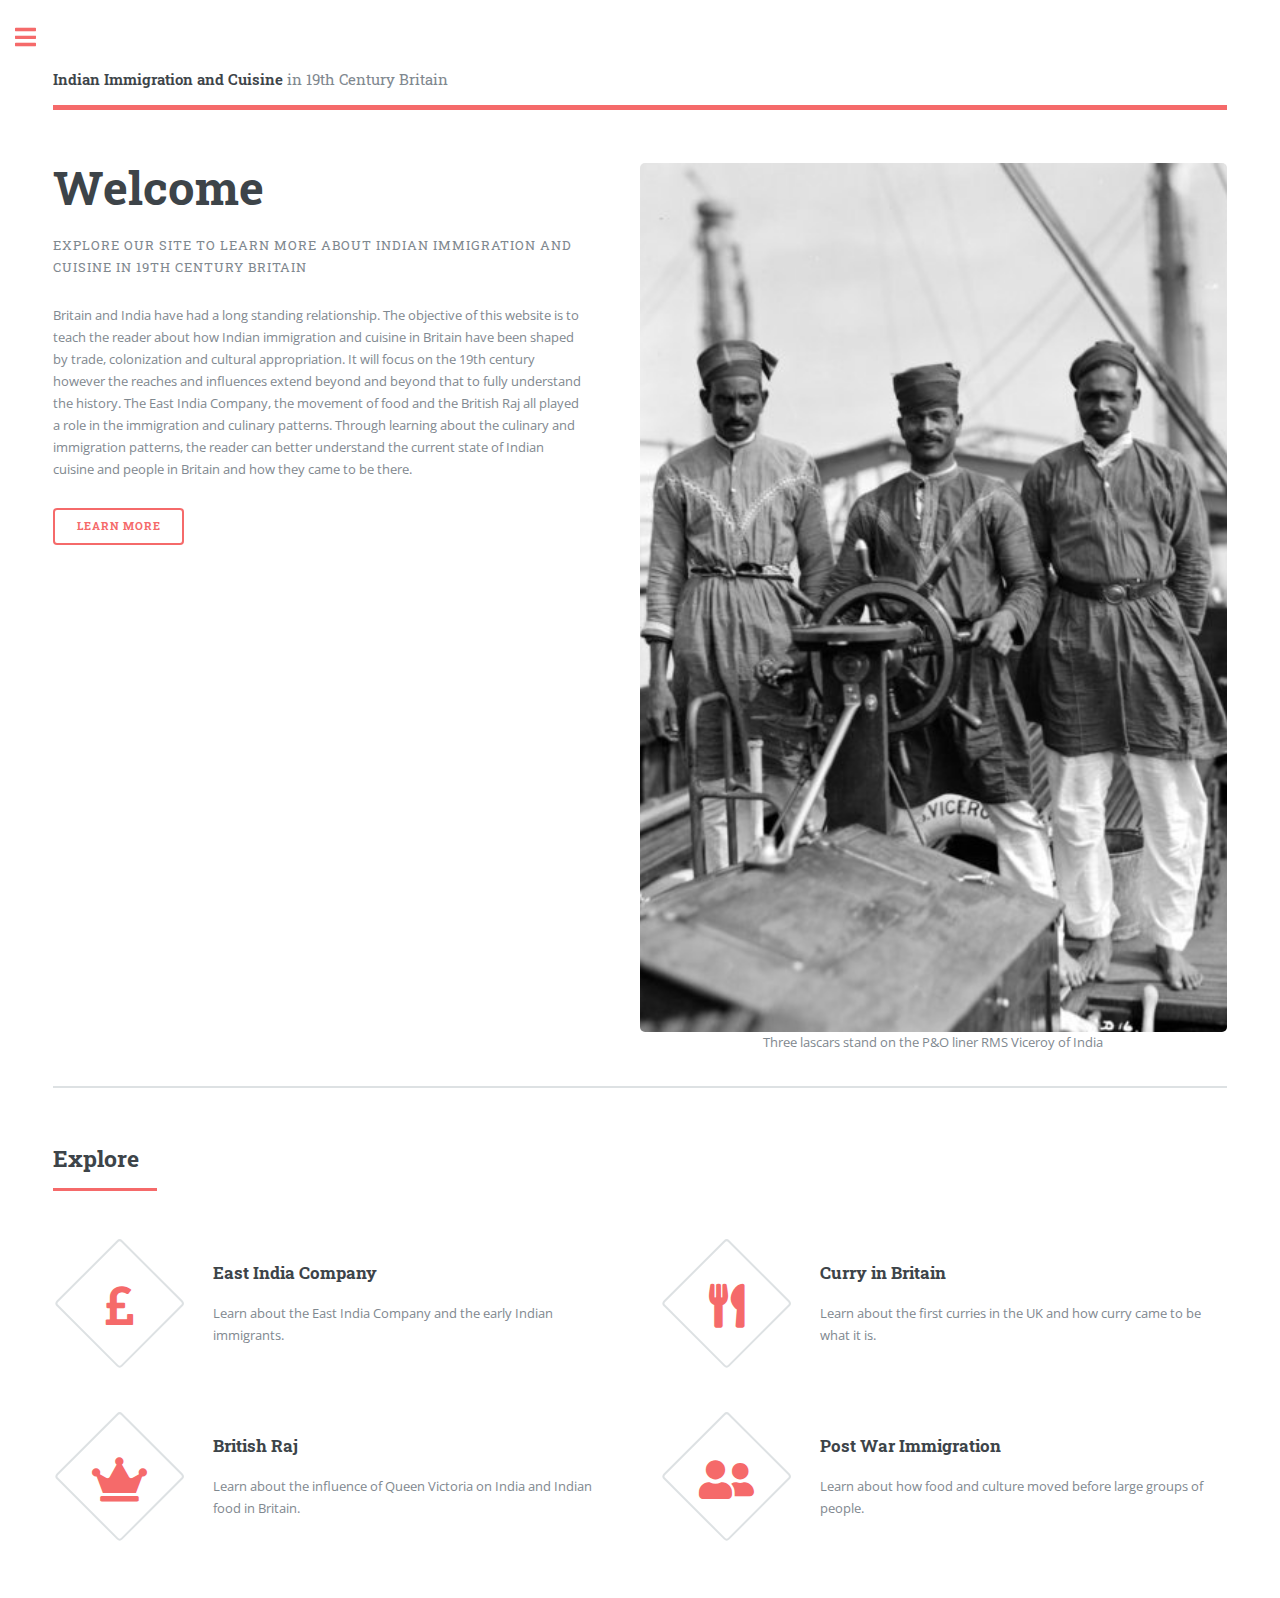
==== commit 44599dfb: "updates" ====
--- a/index.html
+++ b/index.html
@@ -40,9 +40,9 @@
 											<h1>Welcome</h1>
 											<p>Explore our site to learn more about Indian Immigration and Cuisine in 19th Century Britain </p>
 										</header>
-										<p>Britain and India have had a long standing relationship. Through this website you will learn how Indian immigration and cuisine in Britain have been shaped by trade, colonization and cultural appropriation. It will focus on the 19th century however the reaches and influences extend beyond and beyond  that to fully understand the history. The East India Company, the movement of food and the British Raj all played a role in the immigration and culinary patterns.</p>
+										<p>Britain and India have had a long standing relationship. The objective of this website is to teach the reader about how Indian immigration and cuisine in Britain have been shaped by trade, colonization and cultural appropriation. It will focus on the 19th century however the reaches and influences extend beyond and beyond that to fully understand the history. The East India Company, the movement of food and the British Raj all played a role in the immigration and culinary patterns. Through learning about the culinary and immigration patterns, the reader can better understand the current state of Indian cuisine and people in Britain and how they came to be there. </p>
 										<ul class="actions">
-											<li><a href="#" class="button big">Learn More</a></li>
+											<li><a href="EastIndiaCompany.html" class="button big">Learn More</a></li>
 										</ul>
 									</div>
 									<span class="image object">
@@ -208,12 +208,12 @@
 											<p>Watch Vicotrian style curry being made.</p>
 										</article>
 										<article>
-											<a href="#" class="image"><img src="images/pic08.jpg" alt="" /></a>
-											<p>Aenean ornare velit lacus, ac varius enim lorem ullamcorper dolore aliquam.</p>
-										</article>
-										<article>
-											<a href="#" class="image"><img src="images/pic09.jpg" alt="" /></a>
-											<p>Aenean ornare velit lacus, ac varius enim lorem ullamcorper dolore aliquam.</p>
+											<a href="https://www.bl.uk/collection-items/advertisement-for-the-bombay-emporium" class="image"><img src="images/bombay.jpg" alt="" /></a>
+											<p>Bombay Emporium, 1937</p>
+										</article>
+										<article>
+											<a href="Extra.html" class="image"><img src="images/exhibition.jpg" alt="" /></a>
+											<p>Great Exhibition at the Crystal Palace 1851.</p>
 										</article>
 									</div>
 									<!-- <ul class="actions">
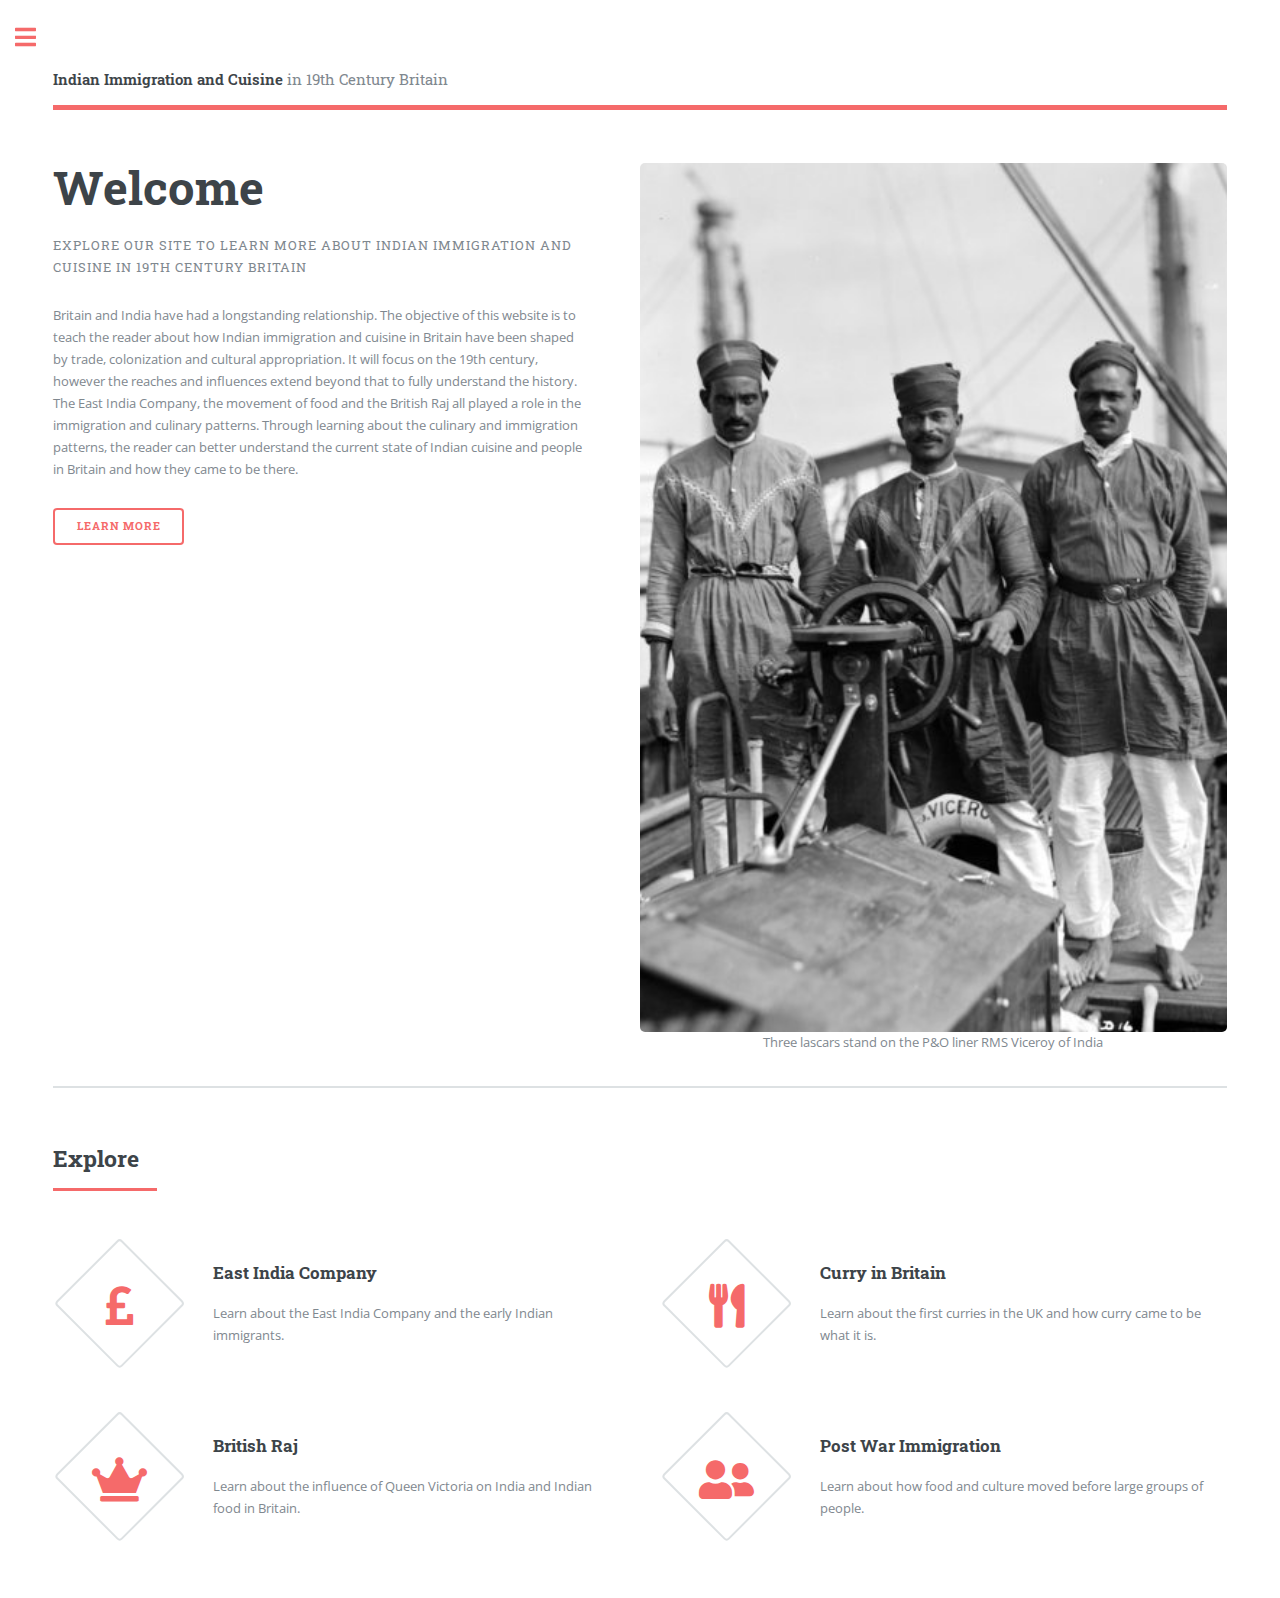
==== commit 40bd4c78: "took out search bar, a few grammer things" ====
--- a/index.html
+++ b/index.html
@@ -40,7 +40,7 @@
 											<h1>Welcome</h1>
 											<p>Explore our site to learn more about Indian Immigration and Cuisine in 19th Century Britain </p>
 										</header>
-										<p>Britain and India have had a long standing relationship. The objective of this website is to teach the reader about how Indian immigration and cuisine in Britain have been shaped by trade, colonization and cultural appropriation. It will focus on the 19th century however the reaches and influences extend beyond and beyond that to fully understand the history. The East India Company, the movement of food and the British Raj all played a role in the immigration and culinary patterns. Through learning about the culinary and immigration patterns, the reader can better understand the current state of Indian cuisine and people in Britain and how they came to be there. </p>
+										<p>Britain and India have had a longstanding relationship. The objective of this website is to teach the reader about how Indian immigration and cuisine in Britain have been shaped by trade, colonization and cultural appropriation. It will focus on the 19th century, however the reaches and influences extend beyond that to fully understand the history. The East India Company, the movement of food and the British Raj all played a role in the immigration and culinary patterns. Through learning about the culinary and immigration patterns, the reader can better understand the current state of Indian cuisine and people in Britain and how they came to be there.  </p>
 										<ul class="actions">
 											<li><a href="EastIndiaCompany.html" class="button big">Learn More</a></li>
 										</ul>
@@ -58,30 +58,30 @@
 									</header>
 									<div class="features">
 										<article>
-											<span class="icon solid fa-pound-sign"></span>
-											<div class="content">
-												<h3>East India Company</h3>
+											<a href="EastIndiaCompany.html" class="icon solid fa-pound-sign"></a>
+											<div class="content">
+												<h3><a href="EastIndiaCompany.html" >East India Company</a></h3>
 												<p>Learn about the East India Company and the early Indian immigrants.</p>
 											</div>
 										</article>
 										<article>
-											<span class="icon solid fa-utensils"></span>
-											<div class="content">
-												<h3>Curry in Britain</h3>
+											<a href="CurryInBritain.html" class="icon solid fa-utensils"></a>
+											<div class="content">
+												<h3><a href="CurryInBritain.html" >Curry in Britain</a></h3>
 												<p>Learn about the first curries in the UK and how curry came to be what it is.</p>
 											</div>
 										</article>
 										<article>
-											<span class="icon solid fa-crown"></span>
-											<div class="content">
-												<h3>British Raj</h3>
+											<a href="BritishRaj.html" class="icon solid fa-crown"></a>
+											<div class="content">
+												<h3><a href="BritishRaj.html" >British Raj</a></h3>
 												<p>Learn about the influence of Queen Victoria on India and Indian food in Britain.</p>
 											</div>
 										</article>
 										<article>
-											<span class="icon solid fa-user-friends"></span>
-											<div class="content">
-												<h3>Post War Immigration</h3>
+											<a href="PostWar.html" class="icon solid fa-user-friends"></a>
+											<div class="content">
+												<h3> <a href="PostWar.html">Post War Immigration</a></h3>
 												<p>Learn about how food and culture moved before large groups of people.</p>
 											</div>
 										</article>
@@ -154,9 +154,9 @@
 
 							<!-- Search -->
 								<section id="search" class="alt">
-									<form method="post" action="#">
+									<!-- <form method="post" action="#">
 										<input type="text" name="query" id="query" placeholder="Search" />
-									</form>
+									</form> -->
 								</section>
 
 							<!-- Menu -->
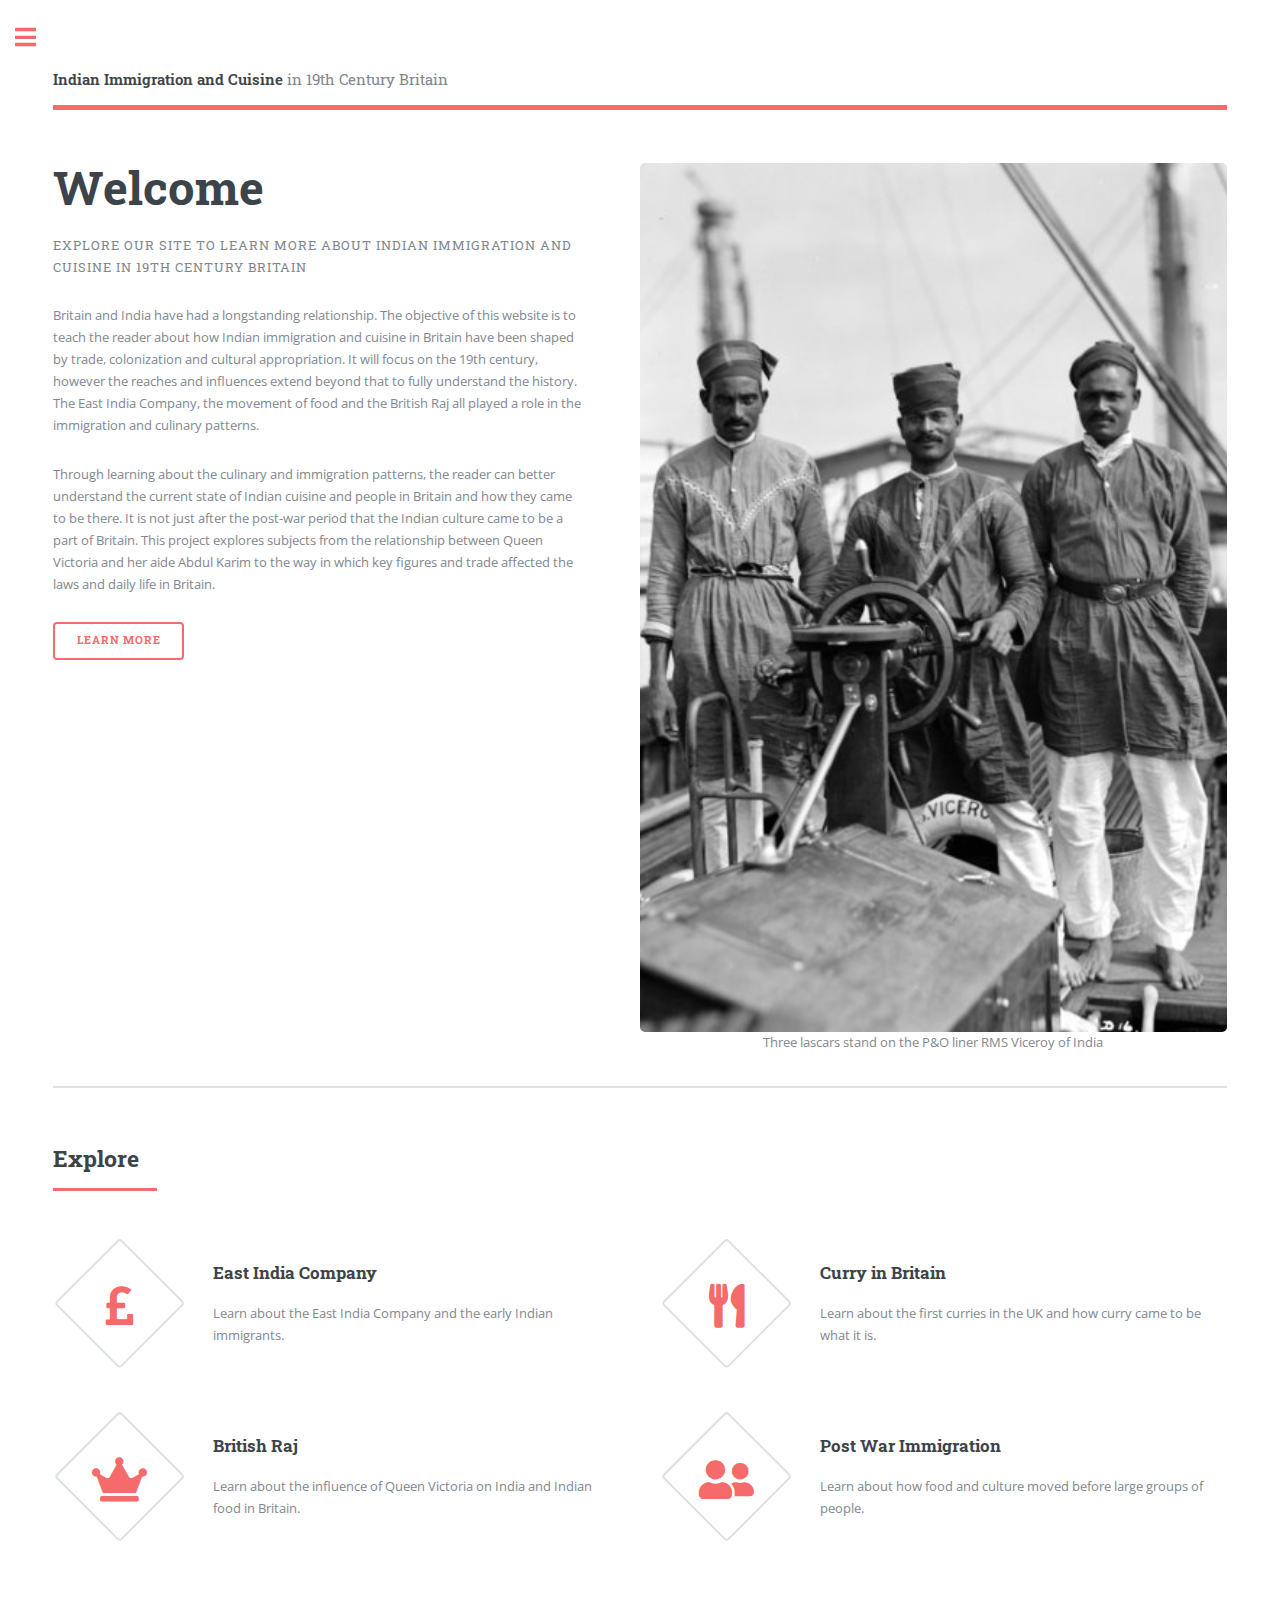
==== commit 7a145a42: "intro addition" ====
--- a/index.html
+++ b/index.html
@@ -40,8 +40,8 @@
 											<h1>Welcome</h1>
 											<p>Explore our site to learn more about Indian Immigration and Cuisine in 19th Century Britain </p>
 										</header>
-										<p>Britain and India have had a longstanding relationship. The objective of this website is to teach the reader about how Indian immigration and cuisine in Britain have been shaped by trade, colonization and cultural appropriation. It will focus on the 19th century, however the reaches and influences extend beyond that to fully understand the history. The East India Company, the movement of food and the British Raj all played a role in the immigration and culinary patterns. Through learning about the culinary and immigration patterns, the reader can better understand the current state of Indian cuisine and people in Britain and how they came to be there.  </p>
-										<ul class="actions">
+										<p>Britain and India have had a longstanding relationship. The objective of this website is to teach the reader about how Indian immigration and cuisine in Britain have been shaped by trade, colonization and cultural appropriation. It will focus on the 19th century, however the reaches and influences extend beyond that to fully understand the history. The East India Company, the movement of food and the British Raj all played a role in the immigration and culinary patterns. </p>
+										<p> Through learning about the culinary and immigration patterns, the reader can better understand the current state of Indian cuisine and people in Britain and how they came to be there. It is not just after the post-war period that the Indian culture came to be a part of Britain. This project explores subjects from the relationship between Queen Victoria and her aide Abdul Karim to the way in which key figures and trade affected the laws and daily life in Britain. </p>										<ul class="actions">
 											<li><a href="EastIndiaCompany.html" class="button big">Learn More</a></li>
 										</ul>
 									</div>
